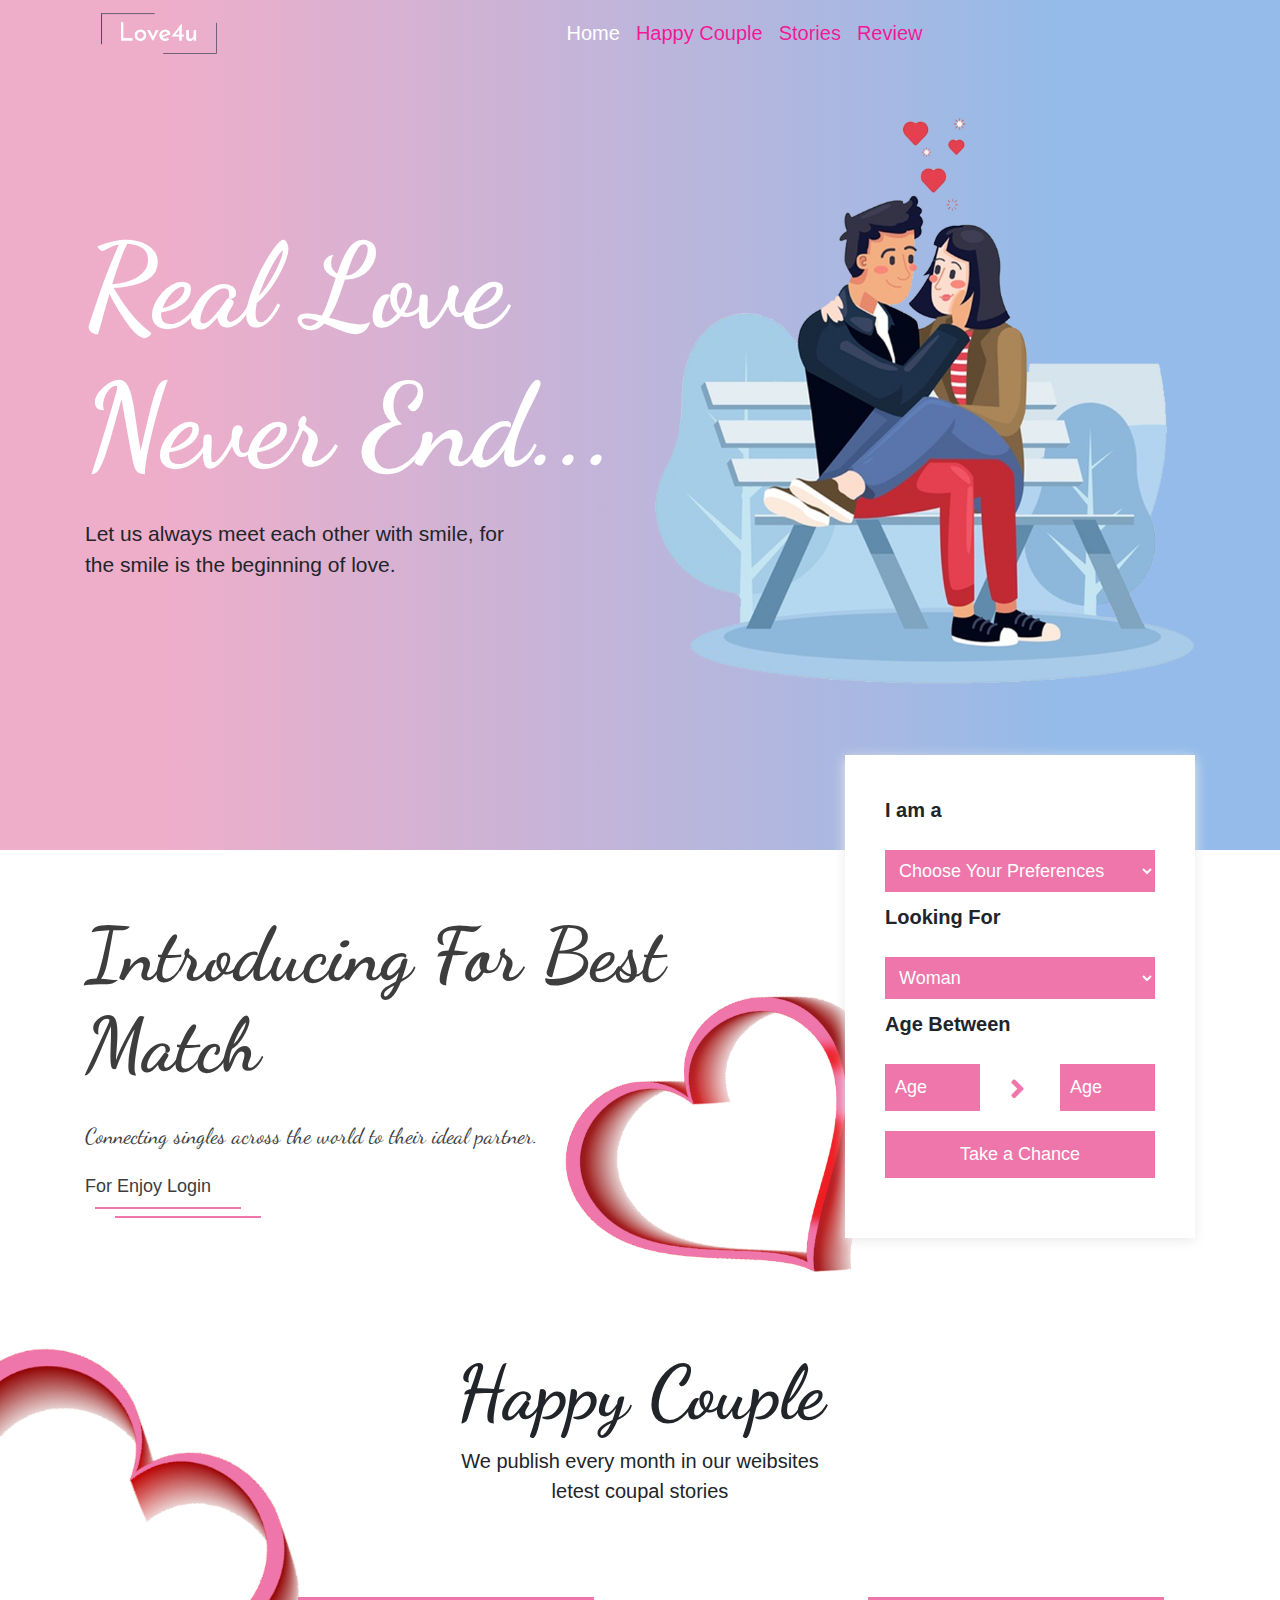
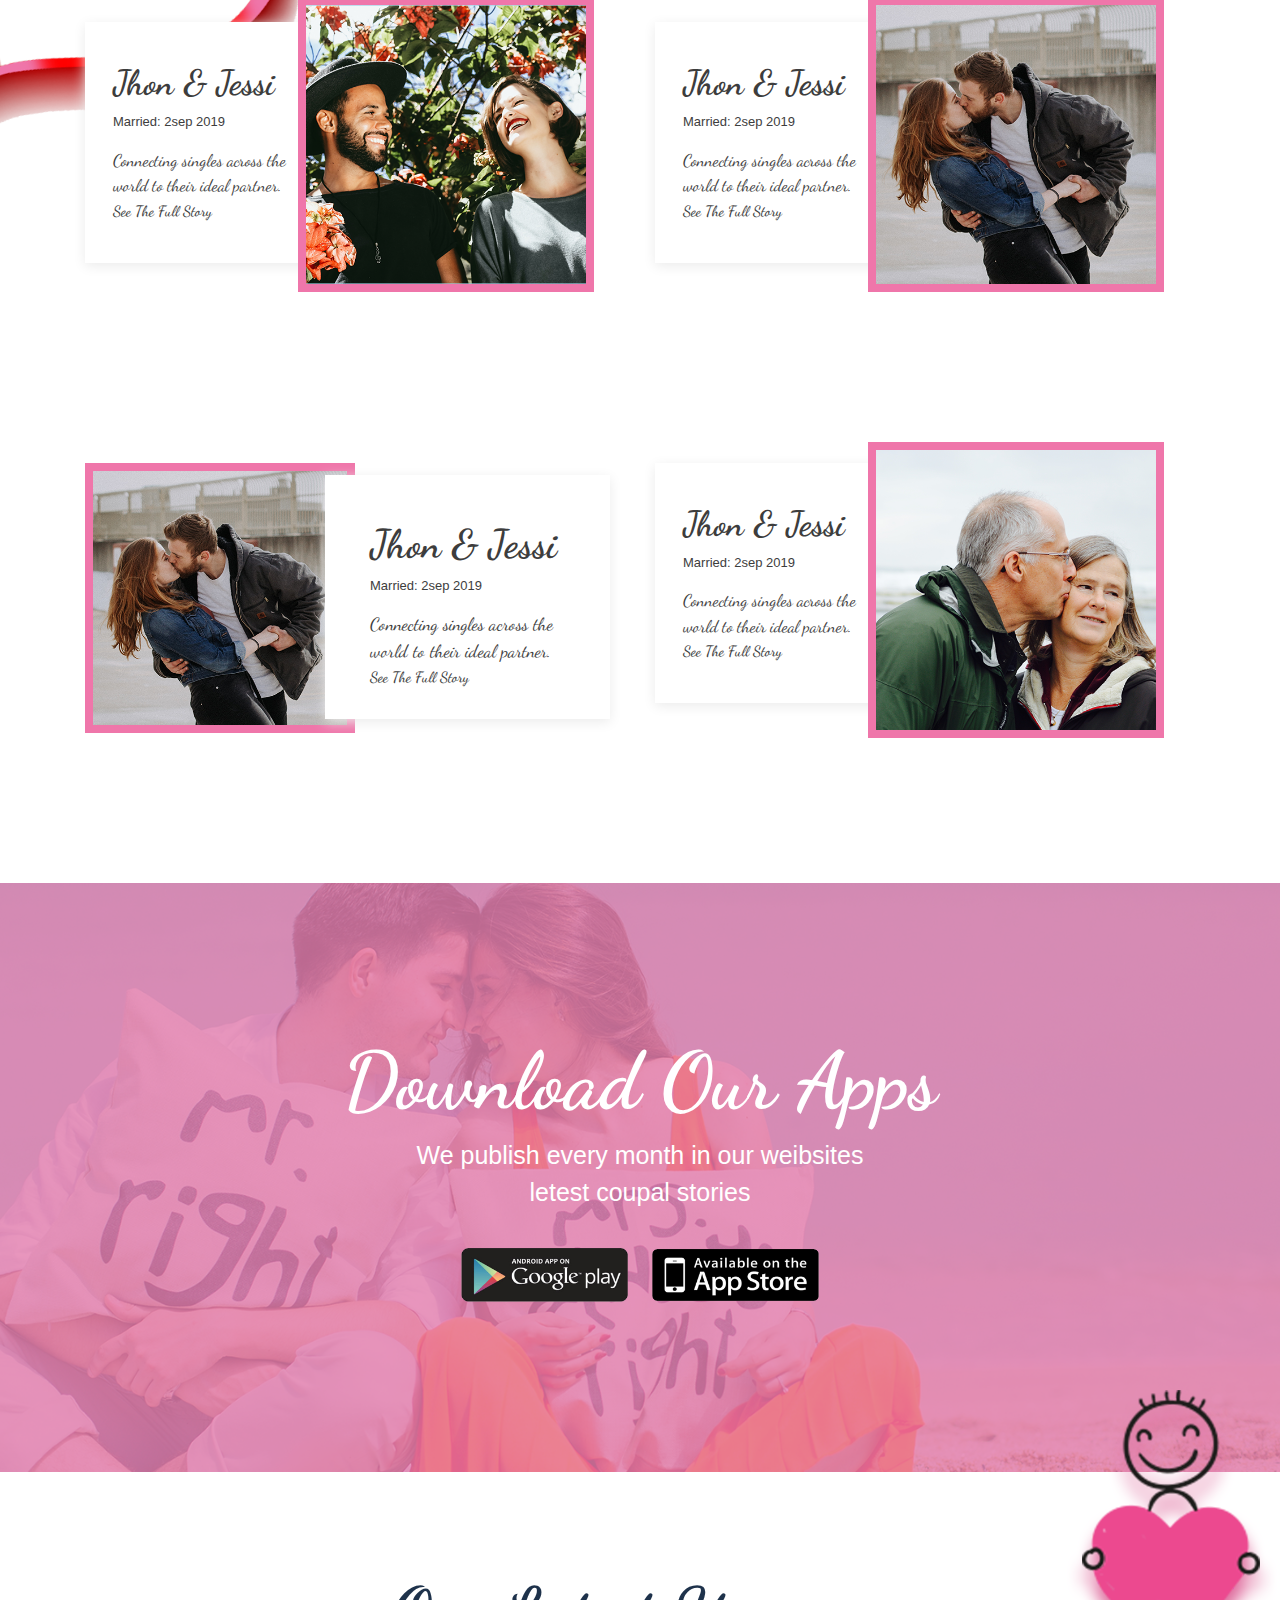
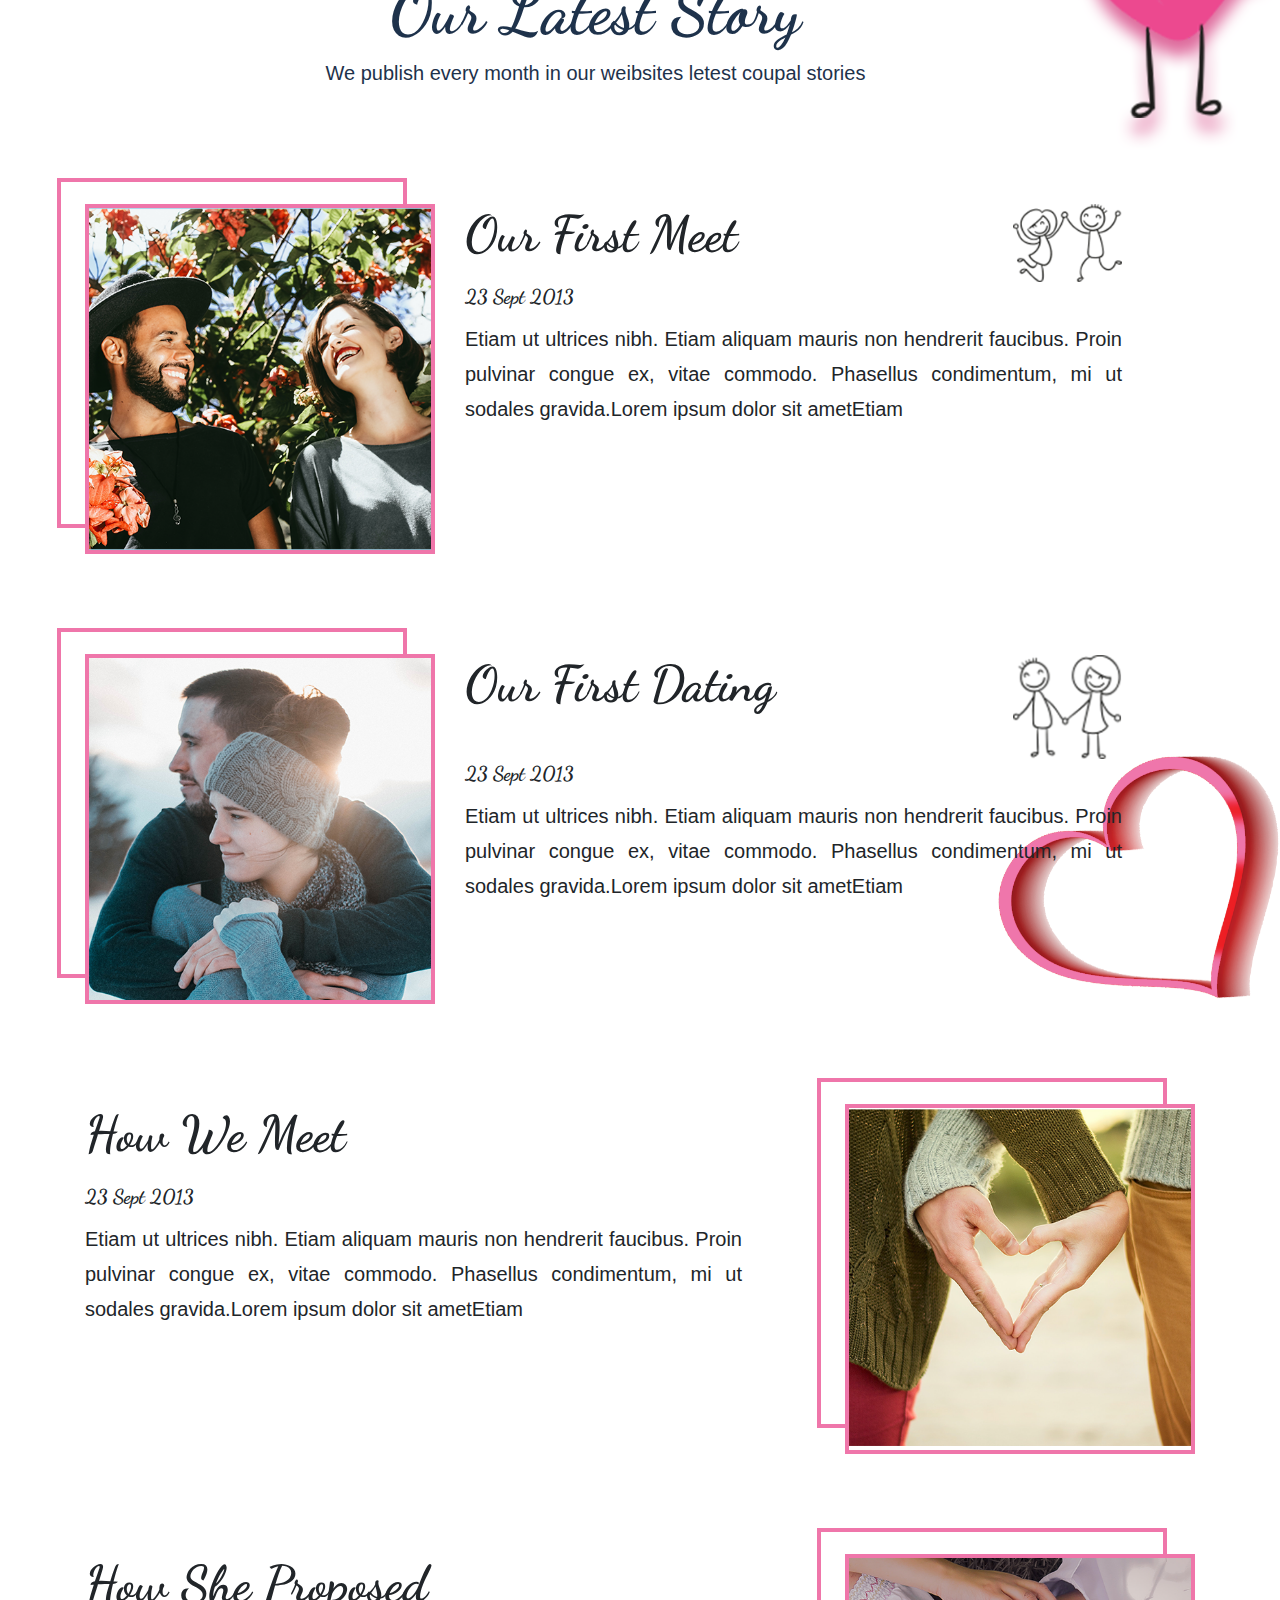
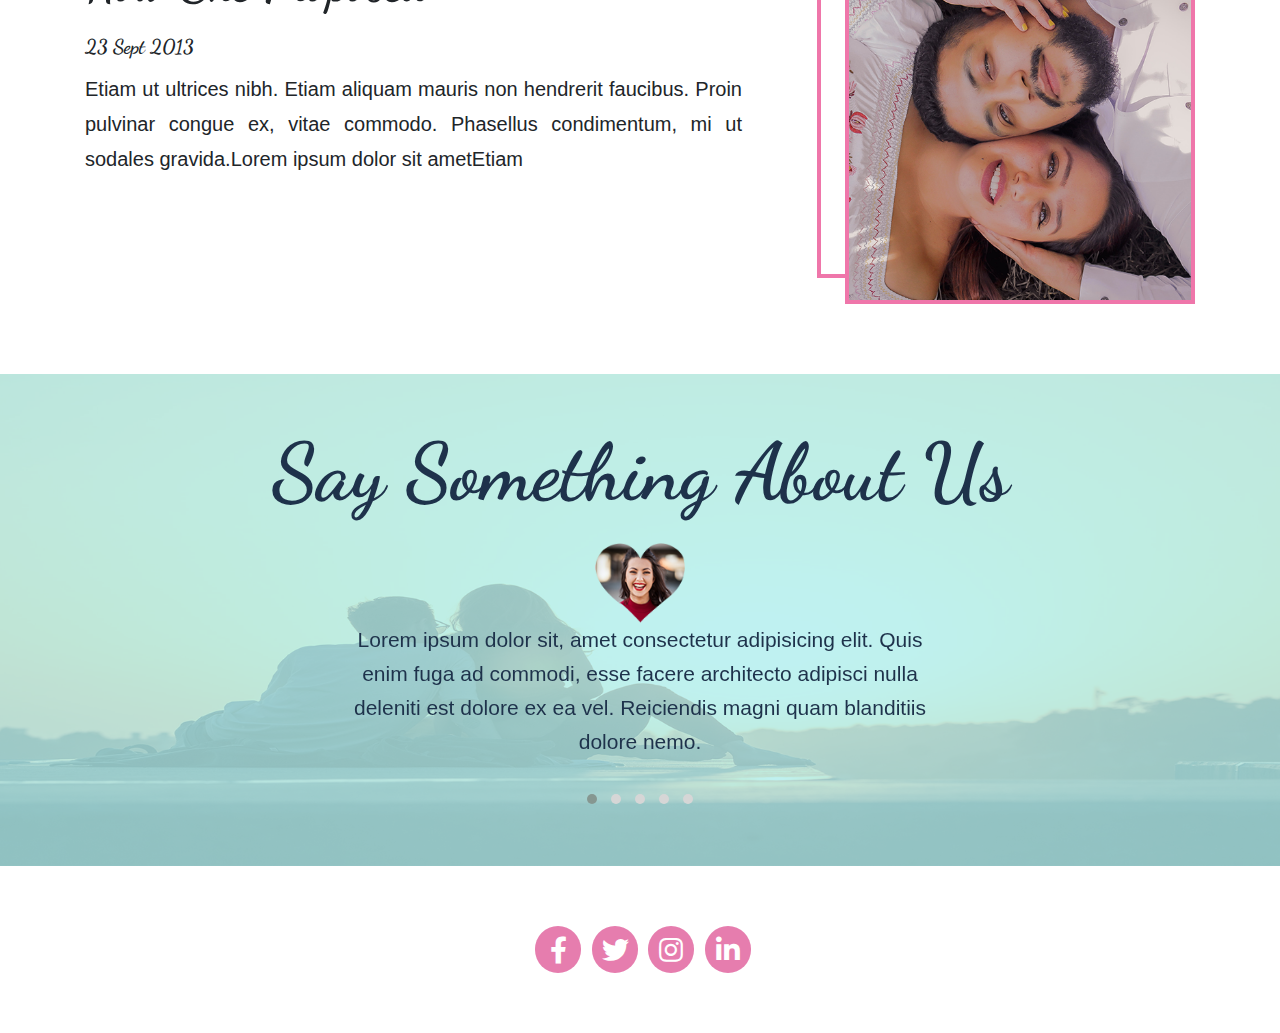
==== index.html @ e5216de8 "html css js files added" ====
<!doctype html>
<html lang="en">
  <head>
    <!-- Required meta tags -->
    <meta charset="utf-8">
    <meta name="viewport" content="width=device-width, initial-scale=1, shrink-to-fit=no">
    <link rel="preconnect" href="https://fonts.gstatic.com">

    <!-- favicon -->
    <link href="img/favicon.png" rel="icon">
    <!-- Bootstrap CSS -->
    <link rel="stylesheet" href="css/bootstrap.min.css">
    <!-- Owl Carousel  -->
    <link rel="stylesheet" href="css/owl.carousel.min.css">
    <link rel="stylesheet" href="css/owl.theme.default.css">
    <!-- fonts -->
    <link rel="stylesheet" href="css/all.css">
    <!-- main CSS -->
    <link rel="stylesheet" href="css/style.css">

    <title>Love4u - Matchmaking & Marraige Service</title>
  </head>
  <body>
      <!--  header -->
      <header class="header">
        <div class="container">
            <div class="nav-bar">
                <nav class="navbar navbar-expand-lg navbar-light">
                    <a class="navbar-brand" href="#"><img src="img/logo.png" alt=""></a>
                    <button class="navbar-toggler" type="button" data-toggle="collapse" data-target="#navbarSupportedContent" aria-controls="navbarSupportedContent" aria-expanded="false" aria-label="Toggle navigation">
                    <span class="navbar-toggler-icon"></span>
                    </button>
                
                    <div class="collapse navbar-collapse" id="navbarSupportedContent">
                    <ul class="navbar-nav mx-auto">
                        <li class="nav-item active">
                        <a class="nav-link" href="#header-text">Home <span class="sr-only">(current)</span></a>
                        </li>
                        <li class="nav-item">
                        <a class="nav-link" href="#couple">Happy Couple</a>
                        </li>
                        <li class="nav-item">
                        <a class="nav-link" href="#stories">Stories</a>
                        </li>
                        <li class="nav-item">
                        <a class="nav-link" href="#reviews">Review</a>
                        </li>
                    </ul>
                    </div>
                </nav>
            </div>
             <!--  header-text -->
            <section class="header-text">
                <div class="row">
                    <div class="col-md-6">
                        <h1>Real Love<br>Never End...</h1>
                            <p>Let us always meet each other with smile, for the smile 
                                is the beginning of love.</p>
                    </div>
                    <div class="col-md-6">
                        <img src="img/header-img.png" class="head-img" alt="">
                    </div>
                </div>
            </section>
        </div>
      </header>
       <!--  below-header -->
      <section class="below-header">
          <div class="container">
            <div class="row">
                <div class="col-md-8">
                    <div class="text-left">
                        <h2>Introducing For Best Match</h2>
                            <p>Connecting singles across the world to their ideal partner.</p>
                                <a  href="#">For Enjoy Login</a>
                                    <hr>
                                        <hr class="hr-two">
                    </div>
                </div>
                <div class="col-md-4">
                    <div class="form-right">
                        <form action="#">
                            <div class="row">
                                <div class="col-md-12">
                                    <label for="">I am a</label>
                                    <select> 
                                        <option>Choose Your Preferences</option>
                                        <option>Man</option>
                                        <option>Woman</option>
                                        <option>Other</option>
                                    </select>
                                </div>
                                <div class="col-md-12">
                                    <label for="">Looking For</label>
                                    <select> 
                                        <option>Woman</option>
                                        <option>Man</option>
                                        <option>Other</option>
                                    </select>
                                </div>
                                <div class="col-md-12">
                                    <label for="">Age Between</label>
                                    <div class="row">
                                        <div class="col-md-5">
                                            <input type="text" placeholder="Age">
                                        </div>
                                        <div class="col-md-2">
                                            <i class="fas fa-angle-right"></i>
                                        </div>
                                        <div class="col-md-5">
                                            <input type="text" placeholder="Age">
                                        </div>
                                    </div>
                                </div>
                                <div class="col-md-12">
                                    <input type="button" class="button" value="Take a Chance">
                                </div>
                            </div> 
                        </form>

                </div>
                <div class="heart-background-below-header">
                    <img src="img/below-header.png" alt="">
                </div>
                </div>
            </div>
          </div>
      </section>
       <!--  couple -->
      <section class="couple" id="couple">
        <div class="heart-background-couple">
            <img src="img/heart.png" alt="">
        </div>
          <div class="container">
              <div class="couple-text">
                  <h4>Happy Couple</h4>
                    <p>We publish every month in our weibsites<br> letest coupal stories</p>
              </div>
              <div class="row">
                  <div class="col-md-6">
                      <div class="couple-box">
                        <div class="couple-box-text">
                          <h4>Jhon & Jessi</h4>
                            <p class="date">Married: 2sep 2019</p>
                                <span>Connecting singles across the world to their ideal partner.</span>
                                    <br>
                                        <a href="#">See The Full Story</a>
                        </div>
                            <div class="couple-img">
                                <img src="img/couple-1.png" alt="">
                            </div>
                      </div>
                  </div>
                  <div class="col-md-6">
                    <div class="couple-box">
                        <div class="couple-box-text">
                          <h4>Jhon & Jessi</h4>
                            <p class="date">Married: 2sep 2019</p>
                                <span>Connecting singles across the world to their ideal partner.</span>
                                    <br>
                                        <a href="#">See The Full Story</a>
                        </div>
                            <div class="couple-img">
                                <img src="img/couple-2.png" alt="">
                            </div>
                      </div>
                  </div>
                  <div class="col-md-6">
                    <div class="couple-box">
                        <div class="couple-img-left">
                            <img src="img/couple-2.png" alt="">
                        </div>
                        <div class="couple-box-text-left">
                          <h4>Jhon & Jessi</h4>
                            <p class="date">Married: 2sep 2019</p>
                                <span>Connecting singles across the world to their ideal partner.</span>
                                    <br>
                                        <a href="#">See The Full Story</a>
                        </div>
                      </div>
                  </div>
                  <div class="col-md-6">
                    <div class="couple-box">
                        <div class="couple-box-text">
                          <h4>Jhon & Jessi</h4>
                            <p class="date">Married: 2sep 2019</p>
                                <span>Connecting singles across the world to their ideal partner.</span>
                                    <br>
                                        <a href="#">See The Full Story</a>
                        </div>
                            <div class="couple-img">
                                <img src="img/couple-3.png" alt="">
                            </div>
                      </div>
                  </div>
              </div>
          </div>
      </section>
      <!-- apps -->
      <section class="apps">
          <div class="container">
              <div class="row">
                  <div class="col-md-12">
                      <div class="apps-text">
                          <h4>Download Our Apps</h4>
                            <p>We publish every month in our weibsites <br>
                            letest coupal stories</p>
                                <a href="#" class="store"><img src="img/playstore.png" alt=""></a>
                                <a href="#" class="store"><img src="img/app-store.png" alt=""></a>
                      </div>
                  </div>
              </div>
          </div>
      </section>
      <!-- Story -->
      <section class="story" id="stories">
            <div class="heart-background-story">
                <img src="img/stand-heart.png" alt="">
            </div>
            <div class="heart-story-background">
                <img src="img/below-header.png" alt="">
            </div>
          <div class="container">
              <div class="row">
                  <div class="col-md-12">
                      <div class="story-text">
                          <h4>Our Latest Story</h4>
                            <p>We publish every month in our weibsites letest coupal stories</p>
                      </div>
                  </div>
              </div>
              <!-- StoryBox (LEFT SIDE) -->
            <div class="story-box">
                <div class="row">
                    <div class="col-md-4">
                        <div class="story-img">
                            <img src="img/couple-1.png" alt="">
                        </div>
                    </div>
                    <div class="col-md-8">
                        <div class="story-box-text">
                            <div class="flex">
                                <h4>Our First Meet</h4>
                                      <img src="img/icon-couple.png" class="icon-couple" alt=""> 
                            </div>
                            <span>23 Sept 2013</span>
                                        <p>Etiam ut ultrices nibh. Etiam aliquam mauris non hendrerit faucibus. Proin pulvinar congue ex, vitae commodo. Phasellus condimentum, mi ut sodales gravida.Lorem ipsum dolor sit ametEtiam </p>
                        </div>
                    </div>
                </div>
            </div>
            <div class="story-box">
                <div class="row">
                    <div class="col-md-4">
                        <div class="story-img">
                            <img src="img/couple-story-2.png" alt="">
                        </div>
                    </div>
                    <div class="col-md-8">
                        <div class="story-box-text">
                            <div class="flex">
                                <h4>Our First Dating</h4>
                                      <img src="img/icon-couple-2.png" class="icon-couple" alt=""> 
                            </div>
                            <span>23 Sept 2013</span>
                                         <p>Etiam ut ultrices nibh. Etiam aliquam mauris non hendrerit faucibus. Proin pulvinar congue ex, vitae commodo. Phasellus condimentum, mi ut sodales gravida.Lorem ipsum dolor sit ametEtiam </p>
                        </div>
                    </div>
                </div>
            </div>
            <!-- StoryBox (RIGHT SIDE) -->
            <div class="story-box">
                <div class="row">
                    <div class="col-md-8">
                            <div class="story-box-text">
                                <h4>How We Meet</h4>
                                    <span>23 Sept 2013</span>
                                        <p>Etiam ut ultrices nibh. Etiam aliquam mauris non hendrerit faucibus. Proin pulvinar congue ex, vitae commodo. Phasellus condimentum, mi ut sodales gravida.Lorem ipsum dolor sit ametEtiam </p>
                            </div>
                    </div>
                    <div class="col-md-4">
                            <div class="story-img">
                                <img src="img/couple-story-3.png" alt="">
                            </div>
                    </div>
                </div>
            </div>
            <div class="story-box">
                <div class="row">
                    <div class="col-md-8">
                        <div class="story-box-text">
                            <h4>How She Proposed</h4>
                                <span>23 Sept 2013</span>
                                    <p>Etiam ut ultrices nibh. Etiam aliquam mauris non hendrerit faucibus. Proin pulvinar congue ex, vitae commodo. Phasellus condimentum, mi ut sodales gravida.Lorem ipsum dolor sit ametEtiam </p>
                        </div>
                    </div>
                    <div class="col-md-4">
                        <div class="story-img">
                            <img src="img/couple-story-4.png" alt="">
                        </div>
                    </div>
                </div>
            </div>
            </div>
      </section>
      <!--  slider -->
      <section class="slider" id="reviews">
        <div class="owl-carousel owl-theme">
            <div class="item">
                <h4>Say Something About Us</h4>
                    <img src="img/slider-image.png"  class="slider-heart-img" alt="">
                        <p>Lorem ipsum dolor sit, amet consectetur adipisicing elit. Quis enim fuga ad commodi, esse facere architecto adipisci nulla deleniti est dolore ex ea vel. Reiciendis magni quam blanditiis dolore nemo.</p>
            </div> 
            <div class="item">
                <h4>Say Something About Us</h4>
                    <img src="img/slide-02.png" class="slider-heart-img" alt="">
                        <p>Etiam ut ultrices nibh. Etiam aliquam mauris non hendrerit faucibus. Proin pulvinar congue ex, vitae commodo. Phasellus condimentum, mi ut sodales gravida.Lorem ipsum dolor sit ametEtiam </p>
            </div>
            <div class="item">
                <h4>Say Something About Us</h4>
                    <img src="img/slider-image.png" class="slider-heart-img" alt="">
                        <p>Lorem ipsum dolor sit, amet consectetur adipisicing elit. Quis enim fuga ad commodi, esse facere architecto adipisci nulla deleniti est dolore ex ea vel. Reiciendis magni quam blanditiis dolore nemo.</p>
            </div>
            <div class="item">
                <h4>Say Something About Us</h4>
                    <img src="img/slide-02.png" class="slider-heart-img" alt="">
                        <p>Etiam ut ultrices nibh. Etiam aliquam mauris non hendrerit faucibus. Proin pulvinar congue ex, vitae commodo. Phasellus condimentum, mi ut sodales gravida.Lorem ipsum dolor sit ametEtiam </p>
            </div>
            <div class="item">
                <h4>Say Something About Us</h4>
                    <img src="img/slider-image.png" class="slider-heart-img" alt="">
                        <p>Lorem ipsum dolor sit, amet consectetur adipisicing elit. Quis enim fuga ad commodi, esse facere architecto adipisci nulla deleniti est dolore ex ea vel. Reiciendis magni quam blanditiis dolore nemo.</p>
            </div>
        </div>
      </section>
      <footer class="footer">
        <div class="container">
            <div class="footer-icons">
                <a href="#"><i class="fab fa-facebook-f"></i></a>
                <a href="#"><i class="fab fa-twitter"></i></a>
                <a href="#"><i class="fab fa-instagram"></i></a>
                <a href="#"><i class="fab fa-linkedin-in"></i></a>
            </div>
        </div>
      </footer>
 

    <!-- boostrap   -->
    <script src="https://code.jquery.com/jquery-3.5.1.slim.min.js"></script>
    <script src="https://cdn.jsdelivr.net/npm/popper.js@1.16.1/dist/umd/popper.min.js"></script>
    <script src="js/bootstrap.min.js"></script>
    <script src="js/bootstrap.bundle.min.js"></script>
    <!-- Owl Carousel  -->
    <script src="js/owl.carousel.min.js"></script>
    <!--  main js -->
    <script src="js/main.js"></script>
  </body>
</html>
---- css/style.css ----
@import url('https://fonts.googleapis.com/css2?family=Dancing+Script:wght@400;700&display=swap');

*{
    margin: 0px;
    padding: 0px;
}
html {
    scroll-behavior: smooth;
  }
a{
    text-decoration: none;
}
.navbar-brand img{
    width: 60%;
}
section {
    padding: 50px 0;
}
.navbar-light .navbar-nav .active>.nav-link, .navbar-light .navbar-nav .nav-link.active, .navbar-light .navbar-nav .nav-link.show, .navbar-light .navbar-nav .show>.nav-link {
    color: #fff
}
.navbar-light .navbar-brand {
    color: rgba(133, 133, 133, 0.9);
    font-size: 22px;
}
.navbar-light .navbar-nav .nav-link {
    font-size: 20px;
    color: #fc028be1;
    font-size: 20px;
    font-family: 'Josefin Sans', sans-serif;
    font-weight: 500;
    transition: 0.7s;
}
.navbar-light .navbar-nav .nav-link:hover {
    color: #fff;
    font-size: 20px;
    font-family: 'Josefin Sans', sans-serif;
    font-weight: 500;
    transition: 0.7s;
}
.header{
    background: linear-gradient(90deg, rgba(238,174,202,1) 0%, rgba(238,174,202,1) 13%, rgba(148,187,233,1) 83%, rgba(148,187,233,1) 100%);
    min-height: 850px;
}
.header-text h1{
    font-family: 'Dancing Script', cursive;
    font-size: 117px;
    font-weight: 700;
   padding-top: 100px;
   color: #fff;
}
.header-text p{
    font-family: 'Josefin Sans', sans-serif;
    font-size: 21px;
    font-weight: 500;
    color: #212529;
    width: 81%;
    margin-top: 20px;
    
}
.head-img{
    width: 100%;
}
.below-header{
    position: relative;
    padding: 60px 0;
}


.text-left h2{
    font-family: 'Dancing Script', cursive;
    font-size: 75px;
    font-weight: 700;
    color: rgb(61, 61, 61);
    margin-bottom: 30px;
}
.text-left p{
    font-family: 'Dancing Script', cursive;
    font-size: 22px;
    font-weight: 400;
    color: rgb(61, 61, 61);
    margin-bottom: 20px;
}
.text-left hr{
    width: 20%;
    border-top: 2px solid #fff;
    border-bottom: 2px solid #EF76AA;
    margin: 5px 10px;
}
.text-left .hr-two{
    margin-left: 30px;
}
.text-left a{
    text-decoration: none;
    color: rgb(61, 61, 61);
    font-family: 'Josefin Sans', sans-serif;
    font-size: 18px;
    font-weight: 500;
    transition: 1s;
}
.text-left a:hover{
    text-decoration: none;
    color: #EF76AA;
    transition: 1s;
}
.form-right form{
    z-index: 2;
    position: relative;
    padding: 40px;
    background: #fff;
    -webkit-box-shadow: 0px 3px 12px 0px #ebebeb;
    box-shadow: 0px 3px 12px 0px #ebebeb;
    margin-top: -155px;
}
.form-right label{
    color: #212529;
    font-family: 'Josefin Sans', sans-serif;
    font-weight: 600;
    font-size: 20px;
    margin-bottom: 25px;
}
.form-right form input{
    width: 100%;
    border: transparent;
    padding: 10px;
    background: #ef76aa;
    color: #fff;
    font-weight: 400;
    font-size: 18px;
    margin-bottom: 20px;
}
.form-right form input:focus{
    outline: none;
}
::placeholder {
    color: #fff;
    opacity: 1; 
    
  }
.form-right form select{
    width: 100%;
    border: transparent;
    padding: 10px;
    margin-bottom: 10px;
    background: #ef76aa;
    color: #fff;
    font-weight: 400;
    font-size: 18px;
    outline: none;
}
.form-right form i{
    font-size: 30px;
    color: #EF76AA;
    margin-top: 10px;
}
.submit{
    margin-top: 20px;
    color: white;
    font-weight: 700;
    font-size: 20px;
}
.couple{
    overflow: hidden;
    position: relative;
}
.heart-background-below-header{
    position: absolute;
    top: 85px;
    right: 265px;
    content: "";
    width: 100%;
    height: 100%;
    z-index: -1;
}
.heart-background-below-header img{
    width: 320px;
}
.heart-background-couple{
    position: absolute;
    top: 50px;
    left: 0;
    content: "";
    width: 100%;
    height: 100%;
}
.heart-background-couple img{
    width: 300px;
}
.couple-box{
    margin: 100px 0;
}
.couple-text h4{
    font-family: 'Dancing Script', cursive;
    font-size: 75px;
    font-weight: 700;
    color: #212529;
    text-align: center;
}
.couple-text p{
    font-family: 'Josefin Sans', sans-serif;
    font-size: 20px;
    font-weight: 400;
    color: #212529;
    text-align: center;
}
.couple-box-text{
    box-shadow: 0px 3px 12px 0px #ebebeb;
    padding: 40px 28px;
    text-align: left;
    width: 48%;
    position: relative;
    background: #fff;
}
.couple-box-text:hover{
    position: absolute;
    content: "";
    background: linear-gradient(to right, rgba(217, 134, 180, 0.9), rgba(217, 134, 180, 0.9)), url(../img/couple-1.png);
    background-position: center;
    background-size: cover;
    background-repeat: no-repeat;
    z-index: 3;
    color: #fff;
    opacity: .9;
}
.couple-box-text:hover h4 {
    color: #fff;
  }
  .couple-box-text:hover span {
    color: #fff;
  }
  .couple-box-text:hover .date{
    color: #fff;
  }
.couple-box-text:hover a {
    color: #fff;
  }
.couple-box-text-left{
    box-shadow: 0px 3px 12px 0px #ebebeb;
    padding: 40px 28px;
    text-align: left;
    width: 48%;
    position: relative;
    background: #fff;
}
.couple-box-text-left:hover{
    position: absolute;
    content: "";
    background: linear-gradient(to right, rgba(217, 134, 180, 0.9), rgba(217, 134, 180, 0.9)), url(../img/couple-1.png);
    background-position: center;
    background-size: cover;
    background-repeat: no-repeat;
    z-index: 3;
    color: #fff;
    opacity: .9;
}
.couple-box-text-left:hover h4 {
    color: #fff;
  }
  .couple-box-text-left:hover span {
    color: #fff;
  }
  .couple-box-text-left:hover .date{
    color: #fff;
  }
  .couple-box-text-left:hover a {
    color: #fff;
  }



.couple-box-text h4{
    font-family: 'Dancing Script', cursive;
    font-size: 35px;
    font-weight: 700;
    color: rgb(61, 61, 61);
}
.couple-box .date{
    font-family: 'Josefin Sans', sans-serif;
    font-size: 13px;
    font-weight: 400;
    color: rgb(61, 61, 61);
}
.couple-box span{
    font-family: 'Dancing Script', cursive;
    font-size: 17px;
    font-weight: 400;
    color: rgb(61, 61, 61);
    margin-bottom: 25px;
}

.couple-img{
    position: absolute;
    content: "";
    top: 17%;
    left: 40%;
    width: 85%;
    height: 89%;
}
.couple-img img{
    width: 61%;
    border: 8px solid #ef76aa;
}
.couple-box-text a{
        text-decoration: none;
        color: rgb(61, 61, 61);
        font-family: 'Dancing Script', cursive;
        font-size: 15px;
        font-weight: 500;
        transition: 1s;
}
.couple-box-text-left a{
    text-decoration: none;
    color: rgb(61, 61, 61);
    font-family: 'Dancing Script', cursive;
    font-size: 15px;
    font-weight: 500;
    transition: 1s;
}
.couple-box-text-left a:hover{
    text-decoration: none;
    color: #EF76AA;
    transition: 1s;
}
.couple-box-text a:hover{
    text-decoration: none;
    color: #EF76AA;
    transition: 1s;
}
.couple-img-left img{
    width: 50%;
    border: 8px solid #ef76aa;
    position: relative;
}
.couple-box-text-left{
    box-shadow: 0px 3px 12px 0px #ebebeb;
    padding: 45px;
    /* margin: 100px 0; */
    position: absolute;
    content: "";
    top: 112px;
    left: 255px;
    width: 50%;
    height: 52%;
    background: #fff;
}
.couple-box-text-left h4{
    font-family: 'Dancing Script', cursive;
    font-size: 40px;
    font-weight: 700;
    color: rgb(61, 61, 61);
}
.couple-box-text-left span{
    font-size: 18px;
    font-weight: 400;
    color: rgb(61, 61, 61);
}
.apps{
    min-height: 380px;
    background: url('../img/apps-background.png');
    background-position: center;
    background-repeat: no-repeat;
    background-size: cover;
    position: relative;
}
.apps:before{
    position: absolute;
    background: #e67dae;
    content: "";
    top: 0;
    left: 0;
    height: 100%;
    width: 100%;
    opacity: .8;
}

.apps-text{
    text-align: center;
    padding: 100px 0px;
}
.apps-text h4{
    font-family: 'Dancing Script', cursive;
    font-size: 80px;
    font-weight: 700;
    color: #fff;
}
.apps-text p{
    font-family: 'Josefin Sans', sans-serif;
    font-size: 25px;
    font-weight: 400;
    color: #fff;
    text-align: center;
}
.story{
    background: url('../img/story-background.png');
    background-position: center;
    background-repeat: no-repeat;
    background-size: cover;
    padding-bottom: 70px;
    position: relative;
}
.store img{
    padding: 20px 0;
    width: 15%;
    margin: 0px 10px;
}
.story-text{
    color: #1e324b;
    padding-top: 50px;
    padding-left: 40px;
    text-align: center;
}
.story-text h4{
    font-family: 'Dancing Script', cursive;
    font-size: 65px;
    font-weight: 700;
}
.story-text p{
    font-family: 'Josefin Sans', sans-serif;
    font-size: 20px;
    font-weight: 400;
}
.story-box-text h4{
    font-family: 'Dancing Script', cursive;
    font-size: 50px;
    font-weight: 700;
    text-align: left;
    padding-bottom: 10px;
    width: 75%;
}
.story-box-text span{
    font-family: 'Dancing Script', cursive;
    font-size: 20px;
    font-weight: 700;
    padding-bottom: 10px;
    text-align: left;
}
.story-box-text p{
    font-family: 'Josefin Sans', sans-serif;
    font-size: 20px;
    font-weight: 400;
    text-align: justify;
    width: 90%;
    padding-top: 10px;
    line-height: 35px;
}
.story-box {
    margin-top: 100px;
}
.story-img{
    position: relative;
}
.flex{
    display: flex;
}
.heart-background-story{
    float: right;
    margin-top: -134px;
    z-index: 8888888;
    position: relative;
}
.heart-story-background{
       /* overflow: hidden; */
       position: absolute;
       content: "";
       top: 42%;
       left: 78%;
       width: 20%;
       height: 50%;
}
.heart-story-background img{
    width: 110%;
}
.story-img::before{
    position: absolute;
    content: "";
    top: -26px;
    left: -8%;
    width: 100%;
    height: 100%;
    z-index: -1;
    border: 4px solid #ef76aa;
}
.story-img img{
    width: 100%;
    border: 4px solid #ef76aa;
}
.icon-couple{
    width: 15%;
}
.slider{
    background: url('../img/slider-background.png');
    background-position: center;
    background-size: cover;
    background-repeat: no-repeat;
    position: relative;
}
.slider::before{
    background: paleturquoise;
    position: absolute;
    content: "";
    top: 0;
    left: 0;
    width: 100%;
    height: 100%;
    opacity: .8;
}
.owl-carousel .owl-item img {
    width: 7%;
    text-align: center;
    margin: 0 auto;
}
.item{
    text-align: center;
}
.item h4{
    font-family: 'Dancing Script', cursive;
    font-size: 80px;
    font-weight: 700;
    color: #1e324b;
    padding-bottom: 15px;
}
.item p{
    font-family: 'Josefin Sans', sans-serif;
    font-size: 21px;
    font-weight: 400;
    margin: 0 auto;
    width: 47%;
    line-height: 34px;
    color: #1e324b;
    padding-bottom: 20px;
}
.footer{
    padding: 60px 0;
}
.footer-icons {
    text-align: center;
}
.footer-icons i{
    font-size: 27px;
    background: #e67dae;
    color: #fff;
    margin-left: 6px;
    padding: 10px;
    border-radius: 30px;
    width: 46px;
    transition: .5s;
}
footer .footer-icons i:hover  {
    background: #223244;
    transform: rotate(360deg);
  }
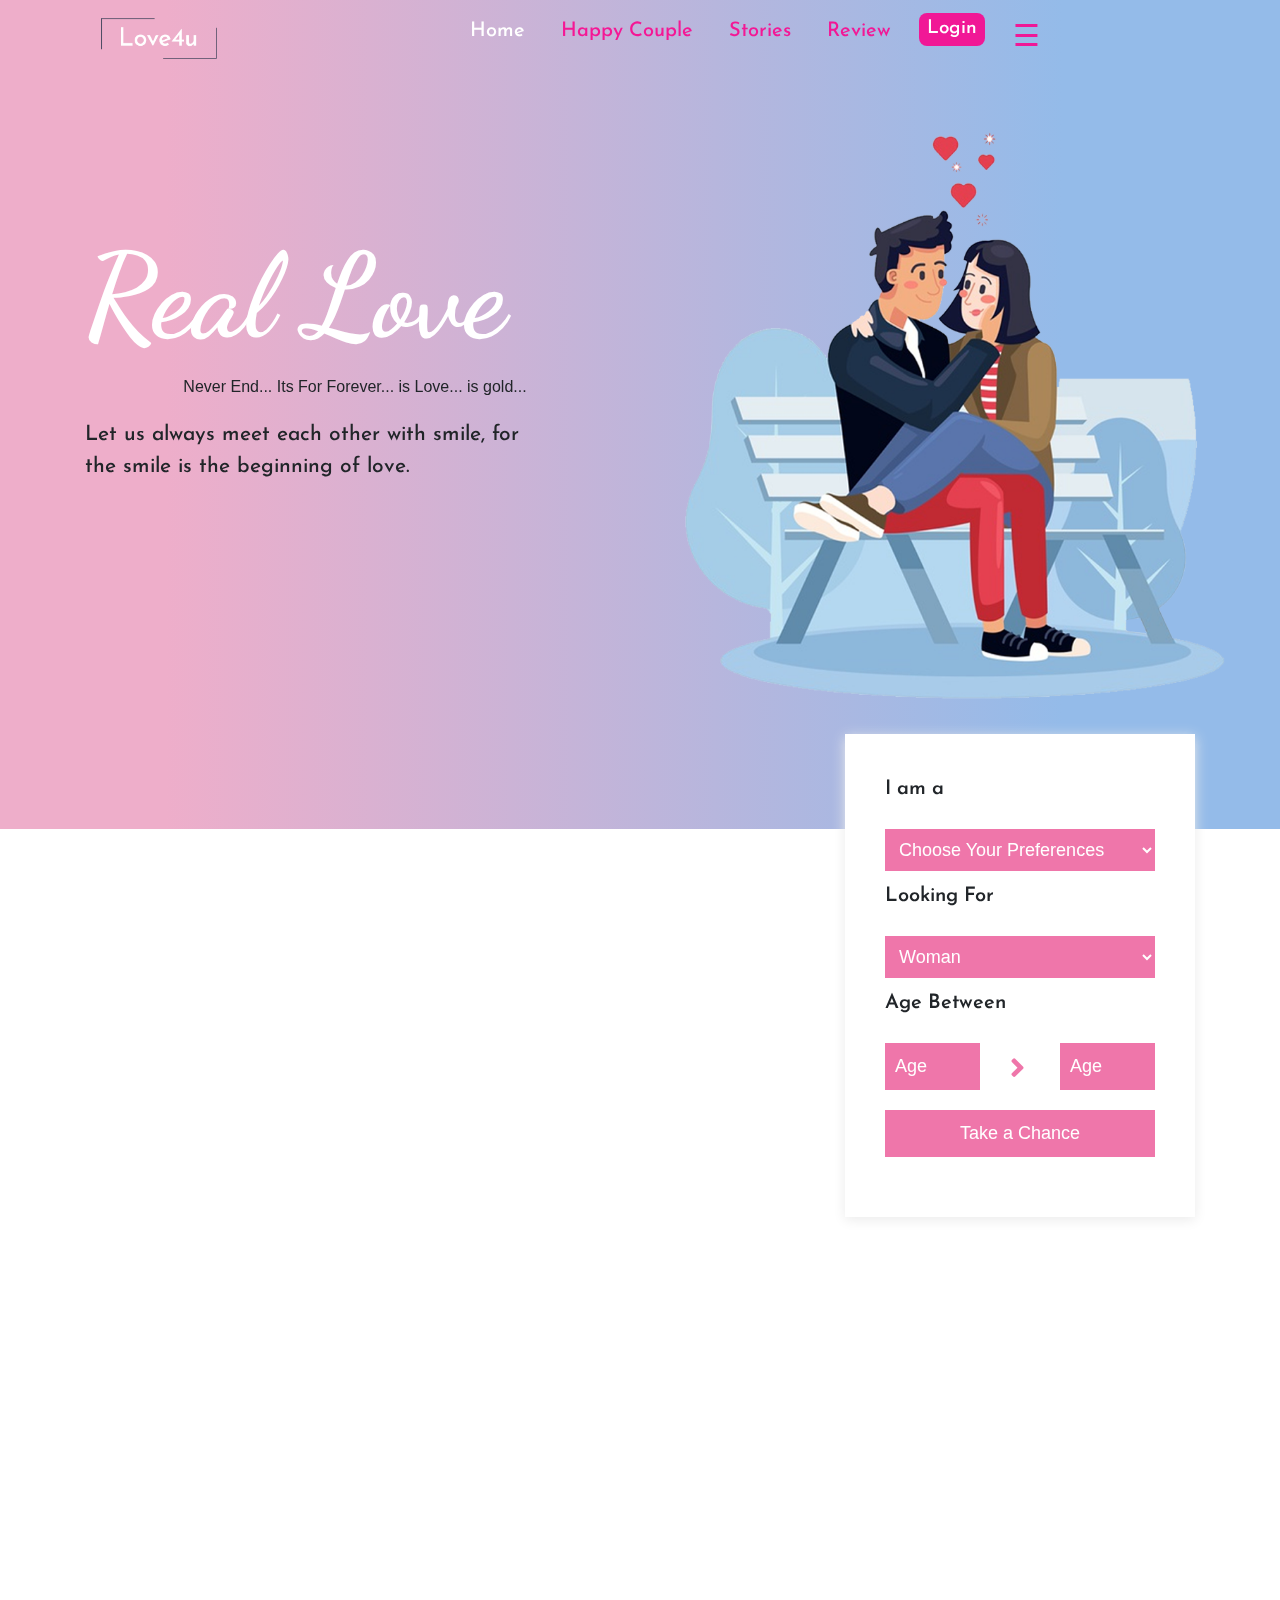
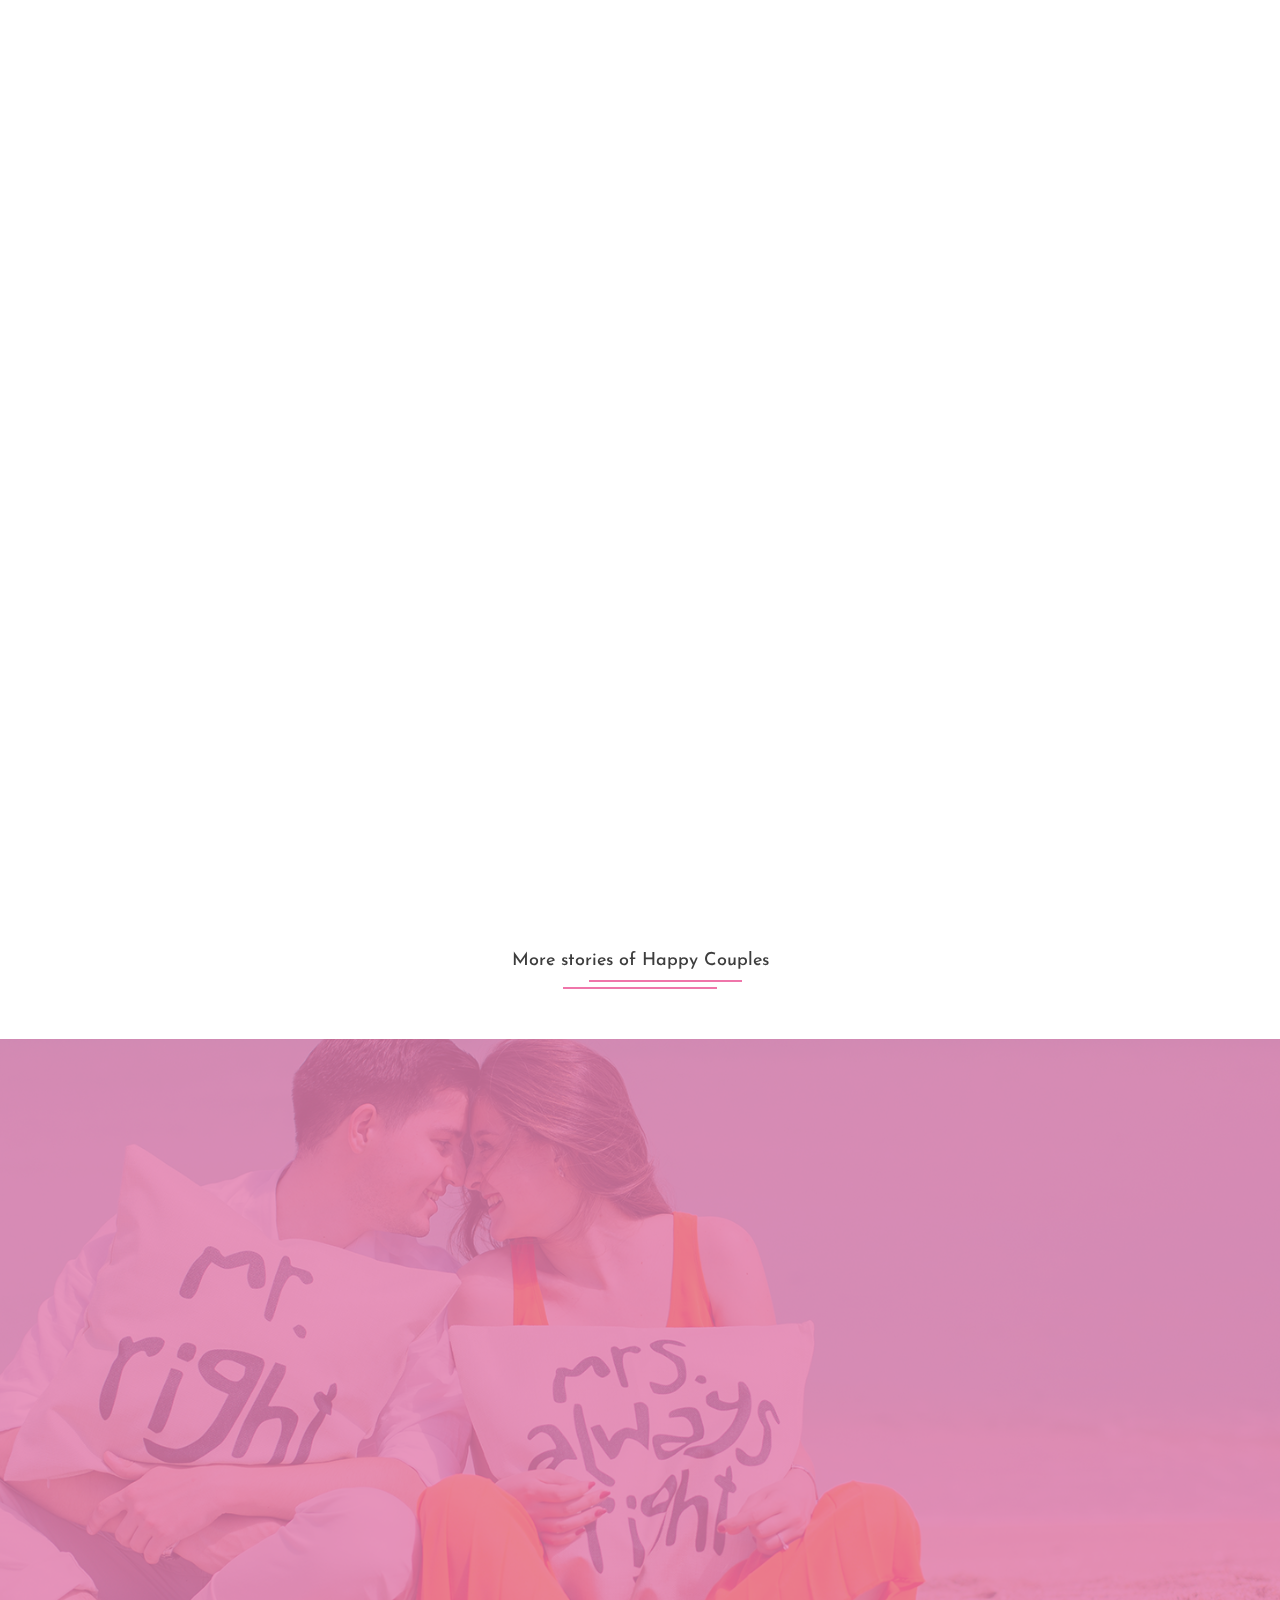
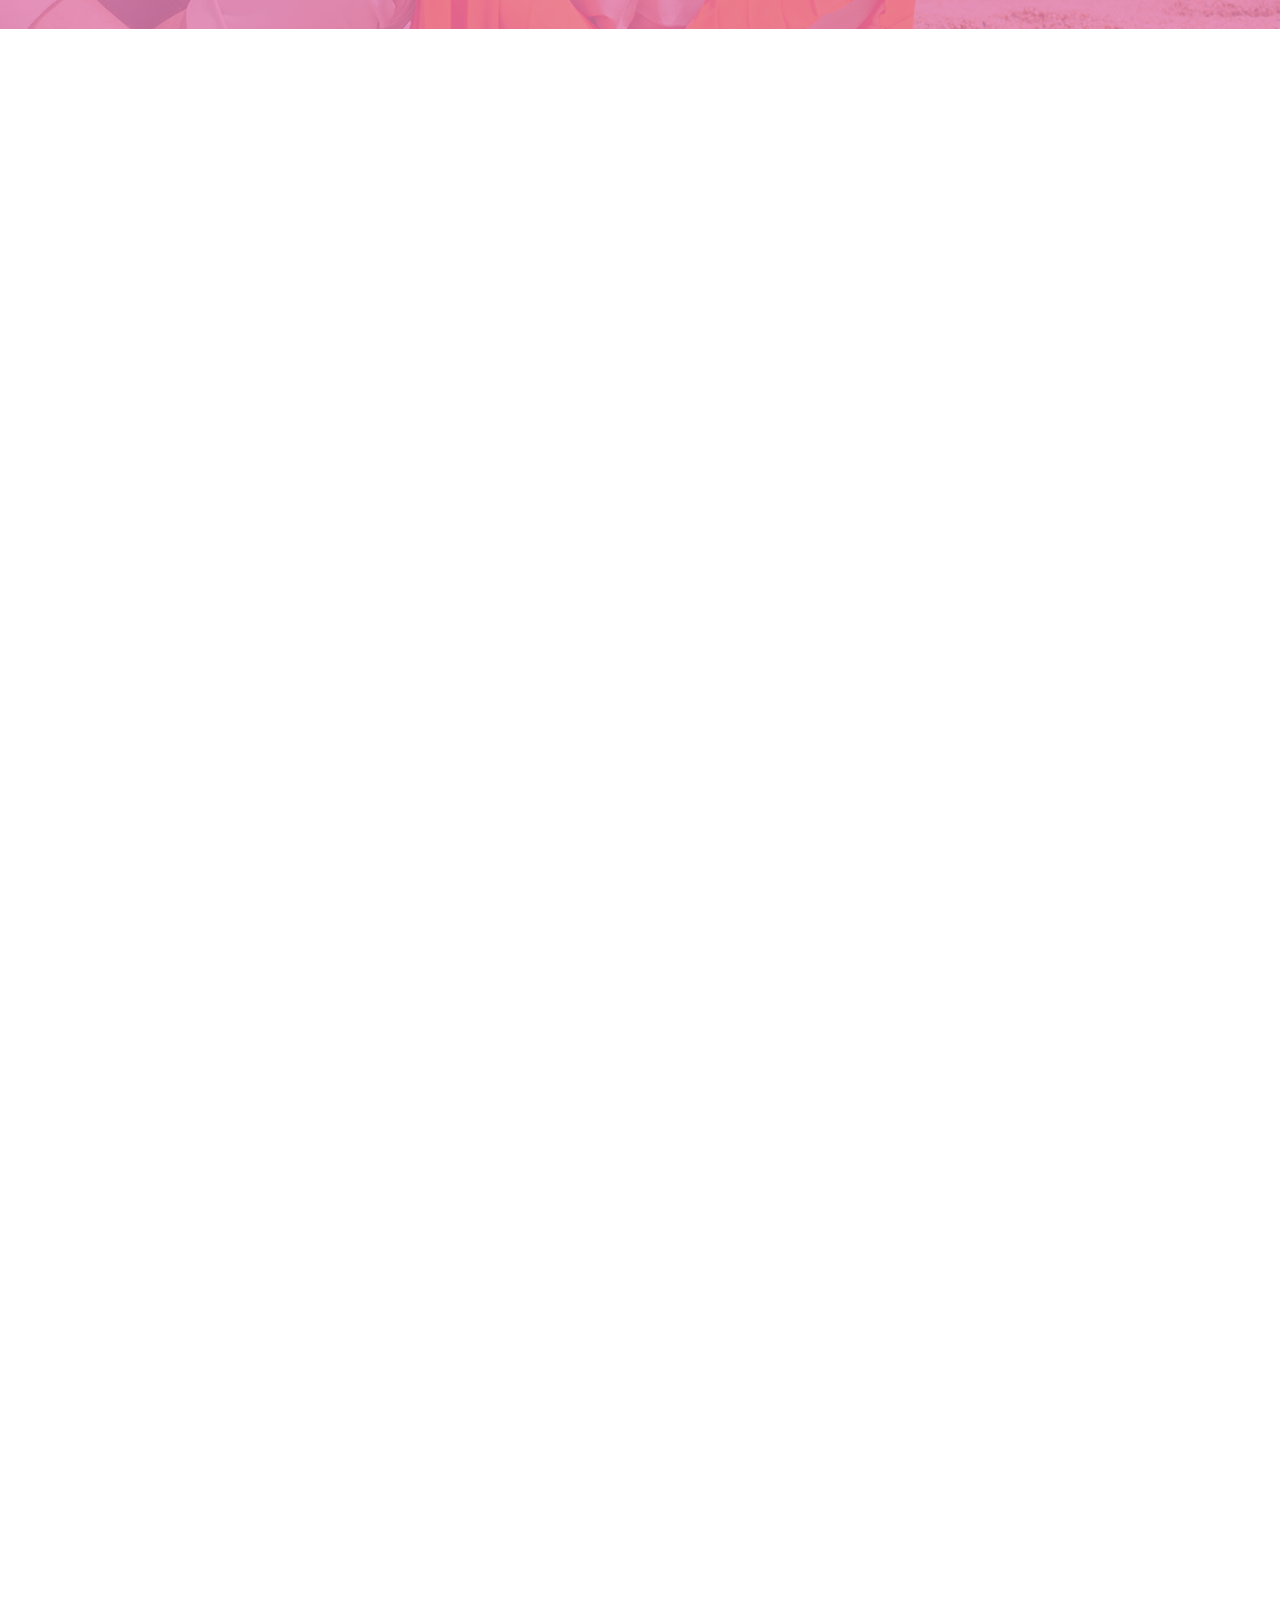
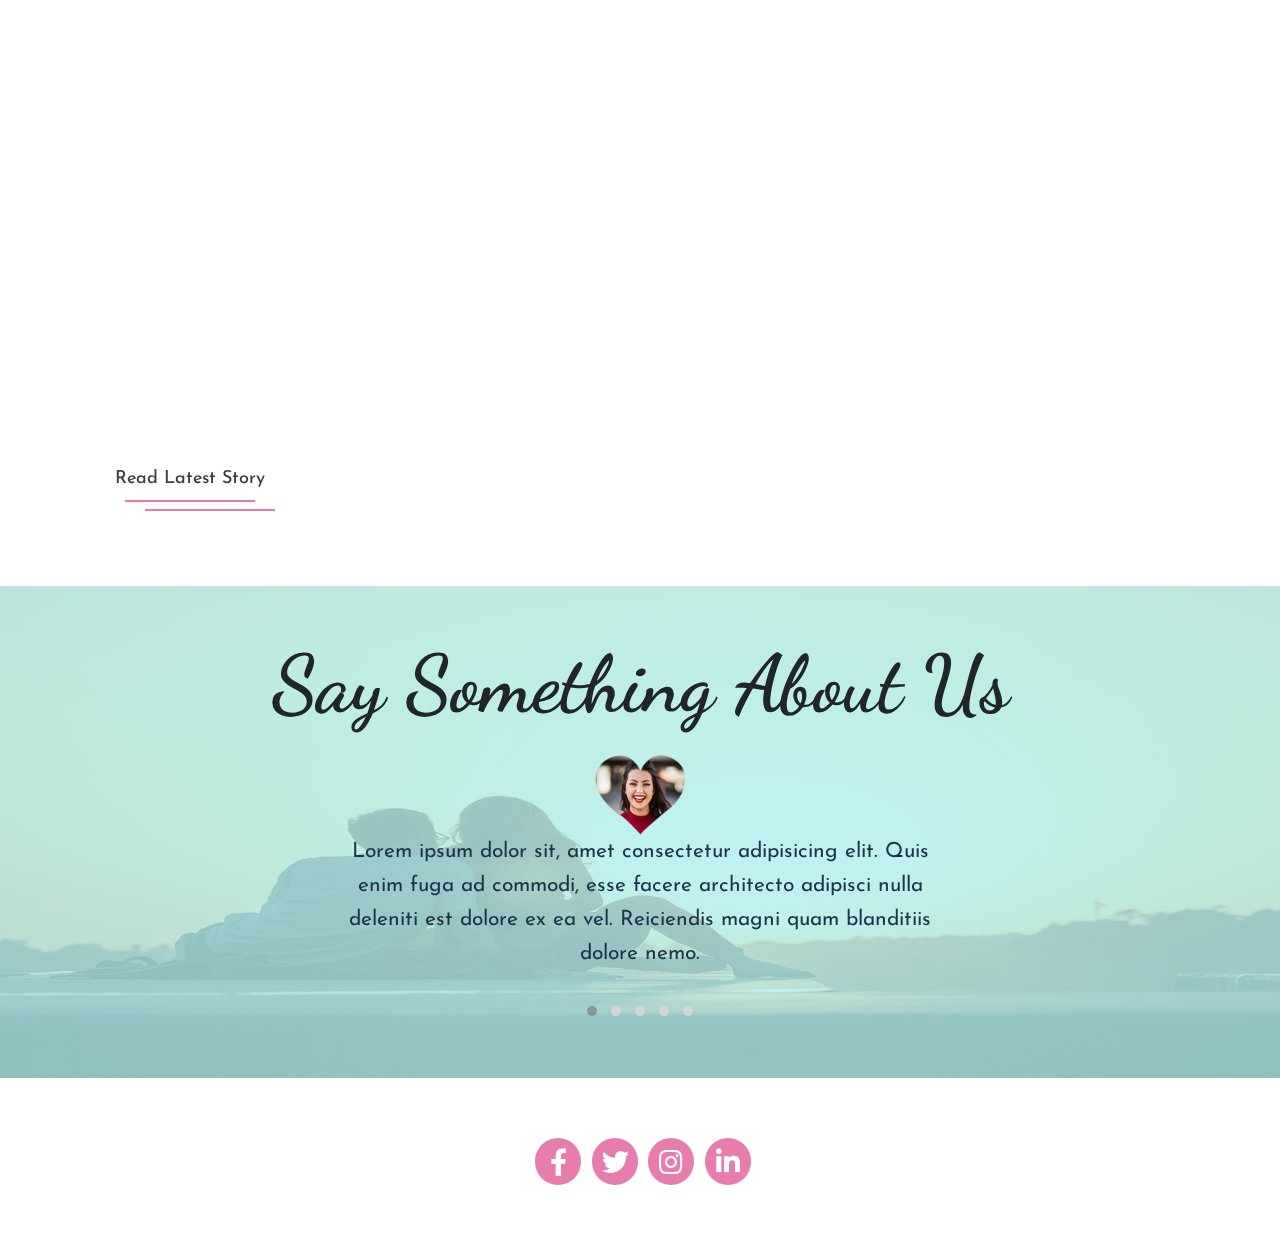
==== commit 72410d25: "v2_Website" ====
--- a/index.html
+++ b/index.html
@@ -15,16 +15,22 @@
     <link rel="stylesheet" href="css/owl.theme.default.css">
     <!-- fonts -->
     <link rel="stylesheet" href="css/all.css">
+    <link rel="stylesheet" href="css/animate.css">
+     <link rel="stylesheet" href="http://ecologytheme.com/theme/appox/css/jquery.mb.YTPlayer.min.css">  
     <!-- main CSS -->
     <link rel="stylesheet" href="css/style.css">
+    <!-- animation  -->
+    <link rel="stylesheet" href="https://unpkg.com/aos@next/dist/aos.css" />
+    <!-- responsive CSS -->
+    <link rel="stylesheet" href="css/responsive.css">
 
     <title>Love4u - Matchmaking & Marraige Service</title>
   </head>
   <body>
       <!--  header -->
       <header class="header">
-        <div class="container">
             <div class="nav-bar">
+                <div class="container">
                 <nav class="navbar navbar-expand-lg navbar-light">
                     <a class="navbar-brand" href="#"><img src="img/logo.png" alt=""></a>
                     <button class="navbar-toggler" type="button" data-toggle="collapse" data-target="#navbarSupportedContent" aria-controls="navbarSupportedContent" aria-expanded="false" aria-label="Toggle navigation">
@@ -44,164 +50,276 @@
                         </li>
                         <li class="nav-item">
                         <a class="nav-link" href="#reviews">Review</a>
-                        </li>
+                        </li> 
+
+                        <li class="nav-item btn-login">
+                            <a class="nav-link btn-login" data-toggle="modal" data-target="#exampleModal">Login</a>
+                          </li>
+                        <li class="nav-item">
+                        <a class="nav-link" ><span style="font-size:30px;cursor:pointer" onclick="openNav()">&#9776; </span></a>
+                        </li> 
+                        
+<div id="mySidenav" class="sidenav">
+  <a href="javascript:void(0)" class="closebtn" onclick="closeNav()">&times;</a>
+  <a href="#">About</a>
+  <a href="#">Services</a>
+  <a href="#">Clients</a>
+  <a href="#">Contact</a>
+</div>
                     </ul>
-                    </div>
                 </nav>
             </div>
-             <!--  header-text -->
-            <section class="header-text">
-                <div class="row">
-                    <div class="col-md-6">
-                        <h1>Real Love<br>Never End...</h1>
+            </div>
+
+             <!-- Modal -->
+                <div class="modal fade" id="exampleModal" tabindex="-1" aria-labelledby="exampleModalLabel" aria-hidden="true">
+                    <div class="modal-dialog">
+                    <div class="modal-content">
+                        <div class="modal-header">
+                        <h5 class="modal-title" id="exampleModalLabel">Please enter your information</h5>
+                        <button type="button" class="close" data-dismiss="modal" aria-label="Close">
+                            <span aria-hidden="true">&times;</span>
+                        </button>
+                        </div>
+                        <div class="modal-body">
+                        <form>
+                            <div class="form-group">
+                                <label for="exampleInputEmail1">User Name</label>
+                                <input type="email" class="form-control" id="exampleInputEmail1" aria-describedby="emailHelp">
+                                    <small id="emailHelp" class="form-text text-muted">We'll never share your email with anyone else.</small>
+                            </div>
+                            <div class="form-group">
+                                <label for="exampleInputPassword1">Password</label>
+                                <input type="password" class="form-control" id="exampleInputPassword1">
+                            </div>
+                            <button type="submit" class="btn btn-primary-submit">Login</button>
+                        </form>
+                        </div>
+                        
+                    </div>
+                    </div>
+                </div>
+
+                <div class="container">
+                    <!--  header-text -->
+                  <section class="header-text">
+                    <div class="row">
+                        <div class="col-md-6">
+                            <h1>Real Love<br></h1>
+                                <!-- typing strings-->
+                                <div class="type">
+                                  <div id="typed-strings">
+                                    <span>Never End...</span>
+                                    <span>Its For Forever...</span>
+                                    <span>is Love...</span>
+                                    <span>is gold...</span>
+                                  </div>
+                                  <span id="typed"></span>  
+                                </div>
+
                             <p>Let us always meet each other with smile, for the smile 
-                                is the beginning of love.</p>
-                    </div>
-                    <div class="col-md-6">
-                        <img src="img/header-img.png" class="head-img" alt="">
-                    </div>
-                </div>
-            </section>
-        </div>
+                                        is the beginning of love.</p>
+                            </div>
+                            <div class="col-md-6">
+                                <img src="img/header-img.png" class="head-img floating" alt="">
+                            </div>
+                        </div>
+                    </section>
+              </div>
+            </div>
       </header>
        <!--  below-header -->
-      <section class="below-header">
-          <div class="container">
-            <div class="row">
-                <div class="col-md-8">
-                    <div class="text-left">
-                        <h2>Introducing For Best Match</h2>
-                            <p>Connecting singles across the world to their ideal partner.</p>
-                                <a  href="#">For Enjoy Login</a>
-                                    <hr>
-                                        <hr class="hr-two">
-                    </div>
-                </div>
-                <div class="col-md-4">
-                    <div class="form-right">
-                        <form action="#">
-                            <div class="row">
-                                <div class="col-md-12">
-                                    <label for="">I am a</label>
-                                    <select> 
-                                        <option>Choose Your Preferences</option>
-                                        <option>Man</option>
-                                        <option>Woman</option>
-                                        <option>Other</option>
-                                    </select>
-                                </div>
-                                <div class="col-md-12">
-                                    <label for="">Looking For</label>
-                                    <select> 
-                                        <option>Woman</option>
-                                        <option>Man</option>
-                                        <option>Other</option>
-                                    </select>
-                                </div>
-                                <div class="col-md-12">
-                                    <label for="">Age Between</label>
-                                    <div class="row">
-                                        <div class="col-md-5">
-                                            <input type="text" placeholder="Age">
-                                        </div>
-                                        <div class="col-md-2">
-                                            <i class="fas fa-angle-right"></i>
-                                        </div>
-                                        <div class="col-md-5">
-                                            <input type="text" placeholder="Age">
-                                        </div>
-                                    </div>
-                                </div>
-                                <div class="col-md-12">
-                                    <input type="button" class="button" value="Take a Chance">
-                                </div>
-                            </div> 
-                        </form>
-
-                </div>
-                <div class="heart-background-below-header">
-                    <img src="img/below-header.png" alt="">
-                </div>
-                </div>
-            </div>
-          </div>
-      </section>
+       <div class="video" data-property="{videoURL:'https://www.youtube.com/watch?v=8vOhePYSpWU'}">
+        <section class="below-header">
+            <div class="container">
+              <div class="row">
+                  <div class="col-md-8">
+                      <div class="text-left" data-aos="fade-up" 
+                      data-aos-easing="ease-in-out">
+                          <h2>Introducing For Best Match</h2>
+                              <p>Connecting singles across the world to their ideal partner.</p>
+                                  <a  href="#">For Enjoy Login</a>
+                                      <hr>
+                                          <hr class="hr-two">
+                      </div>
+                  </div>
+                  <div class="col-md-4">
+                      <div class="form-right">
+                          <form action="#">
+                              <div class="row">
+                                  <div class="col-md-12">
+                                      <label for="">I am a</label>
+                                      <select> 
+                                          <option>Choose Your Preferences</option>
+                                          <option>Man</option>
+                                          <option>Woman</option>
+                                          <option>Other</option>
+                                      </select>
+                                  </div>
+                                  <div class="col-md-12">
+                                      <label for="">Looking For</label>
+                                      <select> 
+                                          <option>Woman</option>
+                                          <option>Man</option>
+                                          <option>Other</option>
+                                      </select>
+                                  </div>
+                                  <div class="col-md-12">
+                                      <label for="">Age Between</label>
+                                      <div class="row">
+                                          <div class="col-md-5">
+                                              <input type="text" placeholder="Age">
+                                          </div>
+                                          <div class="col-md-2">
+                                              <i class="fas fa-angle-right"></i>
+                                          </div>
+                                          <div class="col-md-5">
+                                              <input type="text" placeholder="Age">
+                                          </div>
+                                      </div>
+                                  </div>
+                                  <div class="col-md-12">
+                                      <input type="button" class="button" value="Take a Chance">
+                                  </div>
+                              </div> 
+                          </form>
+
+                  </div>
+                  <div class="heart-background-below-header" data-aos="fade-up" 
+                  data-aos-easing="ease-in-out">
+                      <img src="img/below-header.png" alt="">
+                  </div>
+                  </div>
+              </div>
+            </div>
+        </section>
+      </div>
        <!--  couple -->
       <section class="couple" id="couple">
-        <div class="heart-background-couple">
+        <div class="heart-background-couple" data-aos="fade-up" 
+        data-aos-easing="ease-in-out">
             <img src="img/heart.png" alt="">
         </div>
           <div class="container">
-              <div class="couple-text">
+              <div class="couple-text"  data-aos="fade-up" 
+              data-aos-easing="ease-in-out">
                   <h4>Happy Couple</h4>
                     <p>We publish every month in our weibsites<br> letest coupal stories</p>
               </div>
               <div class="row">
                   <div class="col-md-6">
-                      <div class="couple-box">
-                        <div class="couple-box-text">
-                          <h4>Jhon & Jessi</h4>
-                            <p class="date">Married: 2sep 2019</p>
-                                <span>Connecting singles across the world to their ideal partner.</span>
-                                    <br>
-                                        <a href="#">See The Full Story</a>
-                        </div>
-                            <div class="couple-img">
-                                <img src="img/couple-1.png" alt="">
-                            </div>
+                      <!-- Box -->
+                      <div class="couple-box" data-aos="fade-up" 
+                      data-aos-easing="ease-in-out">
+                        <div class="row">
+                            <div class="col-md-7">
+                                 <!-- box-info -->
+                                <div class="couple-box-text">
+                                    <h4>Jhon & Jessi</h4>
+                                      <p class="date">Married: 2sep 2019</p>
+                                          <span>Connecting singles across the world to their ideal partner.</span>
+                                              <br>
+                                                  <a href="#">See The Full Story</a>
+                                  </div>
+                            </div>
+                            <div class="col-md-5">
+                                <!-- box-img -->
+                                <div class="couple-img wow bounceInDown ">
+                                    <img src="img/couple-1.png" alt="">
+                                </div>
+                            </div>
+                        </div>
                       </div>
-                  </div>
-                  <div class="col-md-6">
-                    <div class="couple-box">
-                        <div class="couple-box-text">
-                          <h4>Jhon & Jessi</h4>
-                            <p class="date">Married: 2sep 2019</p>
-                                <span>Connecting singles across the world to their ideal partner.</span>
-                                    <br>
-                                        <a href="#">See The Full Story</a>
-                        </div>
-                            <div class="couple-img">
-                                <img src="img/couple-2.png" alt="">
-                            </div>
-                      </div>
-                  </div>
-                  <div class="col-md-6">
-                    <div class="couple-box">
-                        <div class="couple-img-left">
-                            <img src="img/couple-2.png" alt="">
-                        </div>
-                        <div class="couple-box-text-left">
-                          <h4>Jhon & Jessi</h4>
-                            <p class="date">Married: 2sep 2019</p>
-                                <span>Connecting singles across the world to their ideal partner.</span>
-                                    <br>
-                                        <a href="#">See The Full Story</a>
-                        </div>
-                      </div>
-                  </div>
-                  <div class="col-md-6">
-                    <div class="couple-box">
-                        <div class="couple-box-text">
-                          <h4>Jhon & Jessi</h4>
-                            <p class="date">Married: 2sep 2019</p>
-                                <span>Connecting singles across the world to their ideal partner.</span>
-                                    <br>
-                                        <a href="#">See The Full Story</a>
-                        </div>
-                            <div class="couple-img">
-                                <img src="img/couple-3.png" alt="">
-                            </div>
-                      </div>
-                  </div>
+                    </div>
+                    <div class="col-md-6">
+                        <!-- Box -->
+                        <div class="couple-box" data-aos="fade-up" 
+                        data-aos-easing="ease-in-out">
+                          <div class="row">
+                              <div class="col-md-7">
+                                   <!-- box-info -->
+                                  <div class="couple-box-text">
+                                      <h4>Jhon & Jessi</h4>
+                                        <p class="date">Married: 2sep 2019</p>
+                                            <span>Connecting singles across the world to their ideal partner.</span>
+                                                <br>
+                                                    <a href="#">See The Full Story</a>
+                                    </div>
+                              </div>
+                              <div class="col-md-5">
+                                  <!-- box-img -->
+                                  <div class="couple-img wow rollIn center">
+                                      <img src="img/couple-2.png" alt="">
+                                  </div>
+                              </div>
+                          </div>
+                        </div>
+                    </div>
+                    <div class="col-md-6">
+                        <!-- Box -->
+                            <div class="couple-box" data-aos="fade-up" 
+                            data-aos-easing="ease-in-out">
+                                <div class="row">
+                                    <div class="col-md-7">
+                                        <!-- box-img -->
+                                        <div class="couple-img-left">
+                                            <img src="img/couple-2.png" alt="">
+                                        </div>
+                                    </div>
+                                    <div class="col-md-5">
+                                         <!-- box-info -->
+                                        <div class="couple-box-text-left">
+                                            <h4>Jhon & Jessi</h4>
+                                              <p class="date">Married: 2sep 2019</p>
+                                                  <span>Connecting singles across the world to their ideal partner.</span>
+                                                      <br>
+                                                          <a href="#">See The Full Story</a>
+                                          </div>
+                                    </div>
+                                </div>
+                              </div>
+                    </div>          
+                    <div class="col-md-6">
+                        <!-- Box -->
+                        <div class="couple-box" data-aos="fade-up" 
+                        data-aos-easing="ease-in-out">
+                            <div class="row">
+                                <div class="col-md-7">
+                                     <!-- box-info -->
+                                        <div class="couple-box-text">
+                                            <h4>Jhon & Jessi</h4>
+                                                <p class="date">Married: 2sep 2019</p>
+                                                    <span>Connecting singles across the world to their ideal partner.</span>
+                                                        <br>
+                                                            <a href="#">See The Full Story</a>
+                                        </div>
+                                </div>
+                                <div class="col-md-5">
+                                    <!-- box-img -->
+                                    <div class="couple-img">
+                                        <img src="img/couple-3.png" alt="">
+                                    </div>
+                                </div>
+                            </div>    
+                        </div>
+                    </div>
+                </div>
               </div>
+              <div class="btn-couple">
+                <a  href="couple.html" target="_blank">More stories of  Happy Couples</a>
+                <hr>
+                    <hr class="hr-two">
+            </div>
           </div>
       </section>
+
       <!-- apps -->
       <section class="apps">
           <div class="container">
               <div class="row">
                   <div class="col-md-12">
-                      <div class="apps-text">
+                      <div class="apps-text" data-aos="fade-up" 
+                      data-aos-easing="ease-in-out">
                           <h4>Download Our Apps</h4>
                             <p>We publish every month in our weibsites <br>
                             letest coupal stories</p>
@@ -212,18 +330,22 @@
               </div>
           </div>
       </section>
+
       <!-- Story -->
       <section class="story" id="stories">
-            <div class="heart-background-story">
+            <div class="heart-background-story" data-aos="fade-up" 
+            data-aos-easing="ease-in-out" >
                 <img src="img/stand-heart.png" alt="">
             </div>
-            <div class="heart-story-background">
+            <div class="heart-story-background" data-aos="fade-up"  
+            data-aos-easing="ease-in-out">
                 <img src="img/below-header.png" alt="">
             </div>
           <div class="container">
               <div class="row">
                   <div class="col-md-12">
-                      <div class="story-text">
+                      <div class="story-text" data-aos="fade-up" 
+                      data-aos-easing="ease-in-out">
                           <h4>Our Latest Story</h4>
                             <p>We publish every month in our weibsites letest coupal stories</p>
                       </div>
@@ -233,12 +355,14 @@
             <div class="story-box">
                 <div class="row">
                     <div class="col-md-4">
-                        <div class="story-img">
+                        <div class="story-img"  data-aos="fade-up" 
+                        data-aos-easing="ease-in-out">
                             <img src="img/couple-1.png" alt="">
                         </div>
                     </div>
                     <div class="col-md-8">
-                        <div class="story-box-text">
+                        <div class="story-box-text" data-aos="fade-up" 
+                        data-aos-easing="ease-in-out">
                             <div class="flex">
                                 <h4>Our First Meet</h4>
                                       <img src="img/icon-couple.png" class="icon-couple" alt=""> 
@@ -252,12 +376,13 @@
             <div class="story-box">
                 <div class="row">
                     <div class="col-md-4">
-                        <div class="story-img">
+                        <div class="story-img" data-aos="fade-up" 
+                        data-aos-easing="ease-in-out">
                             <img src="img/couple-story-2.png" alt="">
                         </div>
                     </div>
                     <div class="col-md-8">
-                        <div class="story-box-text">
+                        <div class="story-box-text" data-aos="fade-up" data-aos-easing="ease-in-out">
                             <div class="flex">
                                 <h4>Our First Dating</h4>
                                       <img src="img/icon-couple-2.png" class="icon-couple" alt=""> 
@@ -272,14 +397,14 @@
             <div class="story-box">
                 <div class="row">
                     <div class="col-md-8">
-                            <div class="story-box-text">
+                            <div class="story-box-text" data-aos="fade-up" data-aos-easing="ease-in-out">
                                 <h4>How We Meet</h4>
                                     <span>23 Sept 2013</span>
                                         <p>Etiam ut ultrices nibh. Etiam aliquam mauris non hendrerit faucibus. Proin pulvinar congue ex, vitae commodo. Phasellus condimentum, mi ut sodales gravida.Lorem ipsum dolor sit ametEtiam </p>
                             </div>
                     </div>
                     <div class="col-md-4">
-                            <div class="story-img">
+                            <div class="story-img" data-aos="fade-up"  data-aos-easing="ease-in-out">
                                 <img src="img/couple-story-3.png" alt="">
                             </div>
                     </div>
@@ -288,46 +413,50 @@
             <div class="story-box">
                 <div class="row">
                     <div class="col-md-8">
-                        <div class="story-box-text">
+                        <div class="story-box-text"data-aos="fade-up" data-aos-easing="ease-in-out">
                             <h4>How She Proposed</h4>
                                 <span>23 Sept 2013</span>
                                     <p>Etiam ut ultrices nibh. Etiam aliquam mauris non hendrerit faucibus. Proin pulvinar congue ex, vitae commodo. Phasellus condimentum, mi ut sodales gravida.Lorem ipsum dolor sit ametEtiam </p>
                         </div>
                     </div>
                     <div class="col-md-4">
-                        <div class="story-img">
+                        <div class="story-img" data-aos="fade-up" 
+                        data-aos-easing="ease-in-out">
                             <img src="img/couple-story-4.png" alt="">
                         </div>
                     </div>
                 </div>
             </div>
+            <div class="btn-story floating">
+                <a  href="stories.html">Read Latest Story </a>
+                <hr>
+                    <hr class="hr-two">
+            </div>
             </div>
       </section>
+
       <!--  slider -->
+
       <section class="slider" id="reviews">
+        <h4>Say Something About Us</h4>
         <div class="owl-carousel owl-theme">
             <div class="item">
-                <h4>Say Something About Us</h4>
                     <img src="img/slider-image.png"  class="slider-heart-img" alt="">
                         <p>Lorem ipsum dolor sit, amet consectetur adipisicing elit. Quis enim fuga ad commodi, esse facere architecto adipisci nulla deleniti est dolore ex ea vel. Reiciendis magni quam blanditiis dolore nemo.</p>
             </div> 
             <div class="item">
-                <h4>Say Something About Us</h4>
                     <img src="img/slide-02.png" class="slider-heart-img" alt="">
                         <p>Etiam ut ultrices nibh. Etiam aliquam mauris non hendrerit faucibus. Proin pulvinar congue ex, vitae commodo. Phasellus condimentum, mi ut sodales gravida.Lorem ipsum dolor sit ametEtiam </p>
             </div>
             <div class="item">
-                <h4>Say Something About Us</h4>
                     <img src="img/slider-image.png" class="slider-heart-img" alt="">
                         <p>Lorem ipsum dolor sit, amet consectetur adipisicing elit. Quis enim fuga ad commodi, esse facere architecto adipisci nulla deleniti est dolore ex ea vel. Reiciendis magni quam blanditiis dolore nemo.</p>
             </div>
             <div class="item">
-                <h4>Say Something About Us</h4>
                     <img src="img/slide-02.png" class="slider-heart-img" alt="">
                         <p>Etiam ut ultrices nibh. Etiam aliquam mauris non hendrerit faucibus. Proin pulvinar congue ex, vitae commodo. Phasellus condimentum, mi ut sodales gravida.Lorem ipsum dolor sit ametEtiam </p>
             </div>
             <div class="item">
-                <h4>Say Something About Us</h4>
                     <img src="img/slider-image.png" class="slider-heart-img" alt="">
                         <p>Lorem ipsum dolor sit, amet consectetur adipisicing elit. Quis enim fuga ad commodi, esse facere architecto adipisci nulla deleniti est dolore ex ea vel. Reiciendis magni quam blanditiis dolore nemo.</p>
             </div>
@@ -345,6 +474,10 @@
       </footer>
  
 
+
+
+
+
     <!-- boostrap   -->
     <script src="https://code.jquery.com/jquery-3.5.1.slim.min.js"></script>
     <script src="https://cdn.jsdelivr.net/npm/popper.js@1.16.1/dist/umd/popper.min.js"></script>
@@ -352,7 +485,62 @@
     <script src="js/bootstrap.bundle.min.js"></script>
     <!-- Owl Carousel  -->
     <script src="js/owl.carousel.min.js"></script>
+    <!--  stickynav js -->
+    <script src="js/jquery.sticky.js"></script>
+    <script src="js/wow.min.js"></script>
+    <script src="http://ecologytheme.com/theme/appox/js/jquery.mb.YTPlayer.min.js"></script> 
+    <script src="http://ecologytheme.com/theme/appox/js/typed.min.js"></script>
+    
     <!--  main js -->
-    <script src="js/main.js"></script>
+    <script src="js/main.js"></script> 
+    <script>
+      
+        //======== Typed-js=============== 
+        
+        $("#typed").typed({
+              stringsElement: $('#typed-strings'),
+              typeSpeed: 60,
+              backDelay: 900,
+              loop: true,
+              contentType: 'html',
+              loopCount: true
+          });
+  
+
+    </script>
+    <script>
+        
+      //Video Background
+      jQuery(".video").YTPlayer({
+          containment:'self',
+          autoPlay:true,
+          mute:true,
+          startAt:0,
+          stopAt:55,
+          opacity:0.8,
+          showYTLogo: false,
+          showControls: false 
+      });   
+
+    </script>
+
+    <script>
+        new WOW().init();
+    </script>
+  <script src="https://unpkg.com/aos@next/dist/aos.js"></script>
+  <script>
+    AOS.init();
+  </script>
+ 
+<script>
+function openNav() {
+  document.getElementById("mySidenav").style.width = "250px";
+}
+
+function closeNav() {
+  document.getElementById("mySidenav").style.width = "0";
+}
+</script>
+   
   </body>
 </html>--- a/css/style.css
+++ b/css/style.css
@@ -1,4 +1,7 @@
 @import url('https://fonts.googleapis.com/css2?family=Dancing+Script:wght@400;700&display=swap');
+@import url('https://fonts.googleapis.com/css2?family=Josefin+Sans:wght@300;400&display=swap');
+
+
 
 *{
     margin: 0px;
@@ -10,6 +13,20 @@
 a{
     text-decoration: none;
 }
+.type{
+    text-align: center;
+    margin: 0 auto;
+}
+.nav-bar{
+    transition: 1s;  
+}
+.is-sticky .nav-bar{
+    background: #EF76AA;
+    transition: 1s;
+    padding: 15px 0px;
+    z-index: 9999999999!important;
+ 
+}
 .navbar-brand img{
     width: 60%;
 }
@@ -18,19 +35,65 @@
 }
 .navbar-light .navbar-nav .active>.nav-link, .navbar-light .navbar-nav .nav-link.active, .navbar-light .navbar-nav .nav-link.show, .navbar-light .navbar-nav .show>.nav-link {
     color: #fff
+}
+.nav-item{
+     margin-left: 20px; 
+
 }
 .navbar-light .navbar-brand {
     color: rgba(133, 133, 133, 0.9);
     font-size: 22px;
 }
+a.nav-link.btn-login {
+    color: #fff !important;
+    background: #fc028be1;
+    border-radius: 8px;
+    transition: 1s;
+    cursor: pointer;
+    padding: 2px 0;
+    font-size: 19px !important;
+}
+a.nav-link.btn-login:hover{
+    color: #fc028be1 !important;
+    transition: 1s;
+    background: #fff;
+}
+.btn-primary-submit {
+    font-size: 15px;
+    font-weight: 400;
+    color: #fff;
+    background: #fc028be1;
+    border: 1px solid transparent;
+    transition: .8s;
+    border-radius: 40px;
+    padding: 4px 10px;
+    outline: none;
+}
+.btn-primary-submit:hover{
+    font-size: 15px;
+    font-weight: 400;
+    color: #EF76AA;
+    background: #fff;
+    border: 1px solid #fc028be1;
+    transition: .8s;
+    border-radius: 40px;
+}
 .navbar-light .navbar-nav .nav-link {
     font-size: 20px;
     color: #fc028be1;
-    font-size: 20px;
     font-family: 'Josefin Sans', sans-serif;
     font-weight: 500;
     transition: 0.7s;
 }
+.btn-outline-success {
+    color: #fc028be1;
+    border-color: #fc028be1;
+}
+.btn-outline-success:hover {
+    color: #fff;
+    background-color: #fc028be1;
+    border: 1px solid transparent;
+}
 .navbar-light .navbar-nav .nav-link:hover {
     color: #fff;
     font-size: 20px;
@@ -39,8 +102,8 @@
     transition: 0.7s;
 }
 .header{
+    padding-bottom: 80px;
     background: linear-gradient(90deg, rgba(238,174,202,1) 0%, rgba(238,174,202,1) 13%, rgba(148,187,233,1) 83%, rgba(148,187,233,1) 100%);
-    min-height: 850px;
 }
 .header-text h1{
     font-family: 'Dancing Script', cursive;
@@ -108,7 +171,6 @@
     position: relative;
     padding: 40px;
     background: #fff;
-    -webkit-box-shadow: 0px 3px 12px 0px #ebebeb;
     box-shadow: 0px 3px 12px 0px #ebebeb;
     margin-top: -155px;
 }
@@ -180,14 +242,18 @@
     top: 50px;
     left: 0;
     content: "";
-    width: 100%;
-    height: 100%;
+    width: 50%;
+    height: 50%;
 }
 .heart-background-couple img{
     width: 300px;
 }
+
+
+/* couple starts */
+
 .couple-box{
-    margin: 100px 0;
+    margin-top: 85px;
 }
 .couple-text h4{
     font-family: 'Dancing Script', cursive;
@@ -204,23 +270,18 @@
     text-align: center;
 }
 .couple-box-text{
+    position: relative;
+    z-index: 1;
     box-shadow: 0px 3px 12px 0px #ebebeb;
-    padding: 40px 28px;
-    text-align: left;
-    width: 48%;
-    position: relative;
-    background: #fff;
+    padding: 60px 90px 60px 40px;
+    background-color: #fff;
 }
 .couple-box-text:hover{
-    position: absolute;
-    content: "";
     background: linear-gradient(to right, rgba(217, 134, 180, 0.9), rgba(217, 134, 180, 0.9)), url(../img/couple-1.png);
     background-position: center;
     background-size: cover;
     background-repeat: no-repeat;
     z-index: 3;
-    color: #fff;
-    opacity: .9;
 }
 .couple-box-text:hover h4 {
     color: #fff;
@@ -234,39 +295,6 @@
 .couple-box-text:hover a {
     color: #fff;
   }
-.couple-box-text-left{
-    box-shadow: 0px 3px 12px 0px #ebebeb;
-    padding: 40px 28px;
-    text-align: left;
-    width: 48%;
-    position: relative;
-    background: #fff;
-}
-.couple-box-text-left:hover{
-    position: absolute;
-    content: "";
-    background: linear-gradient(to right, rgba(217, 134, 180, 0.9), rgba(217, 134, 180, 0.9)), url(../img/couple-1.png);
-    background-position: center;
-    background-size: cover;
-    background-repeat: no-repeat;
-    z-index: 3;
-    color: #fff;
-    opacity: .9;
-}
-.couple-box-text-left:hover h4 {
-    color: #fff;
-  }
-  .couple-box-text-left:hover span {
-    color: #fff;
-  }
-  .couple-box-text-left:hover .date{
-    color: #fff;
-  }
-  .couple-box-text-left:hover a {
-    color: #fff;
-  }
-
-
 
 .couple-box-text h4{
     font-family: 'Dancing Script', cursive;
@@ -289,16 +317,15 @@
 }
 
 .couple-img{
-    position: absolute;
-    content: "";
-    top: 17%;
-    left: 40%;
-    width: 85%;
-    height: 89%;
+    position: relative;
+    z-index: 2;
+    margin-left: -120px;
+    margin-top: 50px;
+    background:  #EF76AA;
+    padding: 5px;
 }
 .couple-img img{
-    width: 61%;
-    border: 8px solid #ef76aa;
+    width: 100%;
 }
 .couple-box-text a{
         text-decoration: none;
@@ -327,22 +354,43 @@
     transition: 1s;
 }
 .couple-img-left img{
-    width: 50%;
-    border: 8px solid #ef76aa;
+    width: 100%;
+    background:  #ef76aa;
+    padding: 8px;
     position: relative;
 }
 .couple-box-text-left{
+    position: relative;
+    z-index: 3;
     box-shadow: 0px 3px 12px 0px #ebebeb;
-    padding: 45px;
-    /* margin: 100px 0; */
-    position: absolute;
-    content: "";
-    top: 112px;
-    left: 255px;
-    width: 50%;
-    height: 52%;
-    background: #fff;
-}
+    padding: 60px;
+    margin-left: -120px;
+    margin-top: 100px;
+    background-color: #fff;
+}
+.couple-box-text-left:hover{
+    background-position: center;
+    color: #fff;
+    z-index: 3;
+    padding: 60px;
+    background: linear-gradient(to right, rgba(217, 134, 180, 0.9), rgba(217, 134, 180, 0.9)), url(../img/couple-1.png);
+    background-position: center;
+    background-size: cover;
+    background-repeat: no-repeat;
+}
+.couple-box-text-left:hover h4 {
+    color: #fff;
+  }
+  .couple-box-text-left:hover span {
+    color: #fff;
+  }
+  .couple-box-text-left:hover .date{
+    color: #fff;
+  }
+.couple-box-text-left:hover a {
+    color: #fff;
+  }
+
 .couple-box-text-left h4{
     font-family: 'Dancing Script', cursive;
     font-size: 40px;
@@ -354,6 +402,34 @@
     font-weight: 400;
     color: rgb(61, 61, 61);
 }
+.btn-couple{
+    text-align: center;
+    margin-top: 110px;
+}
+.btn-couple a{
+    text-decoration: none;
+    color: rgb(61, 61, 61);
+    font-family: 'Josefin Sans', sans-serif;
+    font-size: 18px;
+    font-weight: 500;
+    transition: 1s;
+}
+.btn-couple a:hover{
+    text-decoration: none;
+    color: #EF76AA;
+    transition: 1s;
+}
+.btn-couple hr{
+    width: 12%;
+    border-top: 2px solid #fff;
+    border-bottom: 2px solid #EF76AA;
+    margin: 3px 46%;
+}
+.btn-couple .hr-two{
+    margin: 0 auto;
+}
+/* apps starts */
+
 .apps{
     min-height: 380px;
     background: url('../img/apps-background.png');
@@ -397,6 +473,28 @@
     background-size: cover;
     padding-bottom: 70px;
     position: relative;
+}
+.btn-story hr{
+    width: 12%;
+    border-top: 2px solid #fff;
+    border-bottom: 2px solid #EF76AA;
+    margin: 5px 10px;
+}
+.btn-story .hr-two{
+    margin-left: 30px;
+}
+.btn-story a{
+    text-decoration: none;
+    color: rgb(61, 61, 61);
+    font-family: 'Josefin Sans', sans-serif;
+    font-size: 18px;
+    font-weight: 500;
+    transition: 1s;
+}
+.btn-story a:hover{
+    text-decoration: none;
+    color: #EF76AA;
+    transition: 1s;
 }
 .store img{
     padding: 20px 0;
@@ -512,12 +610,14 @@
 .item{
     text-align: center;
 }
-.item h4{
+.slider h4{
     font-family: 'Dancing Script', cursive;
     font-size: 80px;
     font-weight: 700;
-    color: #1e324b;
+    color: #212529;
     padding-bottom: 15px;
+    text-align: center;
+    position: relative;
 }
 .item p{
     font-family: 'Josefin Sans', sans-serif;
@@ -548,4 +648,213 @@
 footer .footer-icons i:hover  {
     background: #223244;
     transform: rotate(360deg);
-  }+  }
+.modal-content{
+    background: #EF76AA;
+    
+}
+  .modal-body {
+    position: relative;
+    -ms-flex: 1 1 auto;
+    flex: 1 1 auto;
+    padding: 1rem;
+}
+label {
+    color: #fff;
+    font-family: 'Josefin Sans', sans-serif;
+    font-weight: 400;
+    font-size: 20px;
+}
+.text-muted {
+    color: #fff!important;
+    font-size: 13px;
+}
+.modal-header{
+    color: #fff;
+    font-size: 20px;
+}
+
+
+span#typed{
+    font-family: 'Dancing Script', cursive;
+    font-size: 85px;
+    font-weight: 700;
+    padding-top: 100px;
+    color: #fff;
+
+}
+.sidenav {
+  height: 100%;
+  width: 0;
+  position: fixed;
+  z-index: 1;
+  top: 0;
+  right: 0;
+  background-color: #111;
+  overflow-x: hidden;
+  transition: 0.5s;
+  padding-top: 60px;
+}
+
+.sidenav a {
+  padding: 8px 8px 8px 32px;
+  text-decoration: none;
+  font-size: 25px;
+  color: #818181;
+  display: block;
+  transition: 0.3s;
+}
+
+.sidenav a:hover {
+  color: #f1f1f1;
+}
+
+.sidenav .closebtn {
+  position: absolute;
+  top: 0;
+  right: 25px;
+  font-size: 36px;
+  margin-left: 50px;
+}
+
+@media screen and (max-height: 450px) {
+  .sidenav {padding-top: 15px;}
+  .sidenav a {font-size: 18px;}
+}
+
+
+/* =============  Page Couple  ===============  */
+body{
+    overflow-x: hidden;
+}
+.header-couple {
+    padding-bottom: 0px;
+    background: linear-gradient(90deg, rgba(238,174,202,1) 0%, rgba(238,174,202,1) 13%, rgba(148,187,233,1) 83%, rgba(148,187,233,1) 100%);
+}
+.about-couple{
+    background: url('../img/apps-background.png');
+    background-position: center;
+    background-repeat: no-repeat;
+    background-size: cover;
+    position: relative;
+}
+.about-couple::before{
+    position: absolute;
+    content: "";
+    top: 0%;
+    left: 0%;
+    width: 100%;
+    height: 100%;
+    opacity: .8;
+    background: linear-gradient(90deg, rgba(238,174,202,1) 0%, rgba(238,174,202,1) 13%, rgba(148,187,233,1) 83%, rgba(148,187,233,1) 100%);;
+}
+
+.couple-about {
+    text-align: center;
+    margin: 60px;
+}
+.couple-about h4{
+    font-size: 25px;
+    letter-spacing: 8px;
+    font-weight: 400;
+    font-family: 'Dancing Script', cursive;
+}
+.couple-about h1{
+    font-size: 68px;
+    font-weight: 400;
+    font-family: 'Dancing Script', cursive;
+}
+.couple-text-page p {
+    font-family: 'Josefin Sans', sans-serif;
+    font-size: 27px;
+    font-weight: 400;
+    color: #212529;
+    text-align: center;
+    margin: 45px 0;
+}
+.heart-story-background-second{
+        /* overflow: hidden; */
+        position: absolute;
+        content: "";
+        top: 81%;
+        right: 85%;
+        width: 20%;
+        height: 20%;
+}
+.heart-story-background-second img{
+ width: 110%;
+}
+.page-footer{
+    background: #EF76AA;
+    opacity: .8;
+}
+.footer-icons.page {
+    padding-top: 50px;
+}
+.footer-text{
+    padding-bottom: 50px;
+}
+.footer-text ul{
+    text-align: center;
+    margin-top: 24px;
+}
+.footer-text li{
+    list-style-type: none;
+    display: inline-block;
+}
+.footer-text a{
+    text-decoration: none;
+    text-align: center;
+    margin-left: 20px;
+    color: #fff;
+    font-size: 20px;
+    font-weight: 500;
+    transition: .5;
+}
+.footer-text a:hover{
+    transition: .5s;
+    color: #fc028be1;
+}
+.below-footer{
+    background: #f5b4d0;
+    padding: 20px 0 !important;
+}
+.below-footer-text {
+    text-align: center;
+}
+.below-footer-text h4{
+    font-family: 'Dancing Script', cursive;
+    font-size: 35px;
+    font-weight: 400;
+    color: #212529;
+}
+.below-footer-text p{
+    font-family: 'Josefin Sans', sans-serif;
+    font-size: 16px;
+    font-weight: 400;
+    color: #212529;
+}
+.below-footer-text span{
+    color: #fc028be1;
+    font-size: 18px;
+    font-weight: 500;
+}
+
+
+.floating {  
+    animation-name: floating;
+    animation-duration: 3s;
+    animation-iteration-count: infinite;
+    animation-timing-function: ease-in-out;
+    margin-left: 30px;
+    margin-top: 5px;
+}
+  
+@keyframes floating {
+    0% { transform: translate(0,  0px); }
+    50%  { transform: translate(0, 15px); }
+    100%   { transform: translate(0, -0px); }    
+}
+li.nav-item.btn-login {
+    margin-top: 5px;
+}
--- a/css/responsive.css
+++ b/css/responsive.css
@@ -0,0 +1,642 @@
+@media only screen and (min-width: 768px) and (max-width:900px) {
+	.below-header .col-md-8 , .below-header .col-md-4{
+	    flex: 50%;
+	    max-width: 50%;
+	}
+    .header-text h1 {
+        font-size: 80px;
+        padding-top: 100px;
+    }
+    span#typed {
+        font-size: 50px;
+    }
+    .header-text p {
+        font-size: 16px;
+    }
+    .text-left h2 {
+        font-size: 40px;
+    }
+    .text-left p {
+        font-size: 18px;
+    }
+    .text-left a {
+        font-size: 15px;
+    }
+    .form-right label {
+        font-size: 15px;
+        margin-bottom: 15px;
+    }
+    .form-right form {
+        padding: 40px;
+        margin-top: -155px;
+    }
+    .form-right label {
+        font-size: 15px;
+        margin-bottom: 15px;
+    }
+    .form-right form select {
+        padding: 3px;
+        background: linear-gradient(90deg, rgb(238, 174, 202) 0%, rgb(238, 174, 202) 13%, rgb(148, 187, 233) 83%, rgb(148, 187, 233) 100%);
+        font-size: 15px;
+    }
+    .form-right form i {
+        margin-top: 0px;
+    }
+    .heart-background-below-header img {
+        width: 220px;
+    }
+    .heart-background-below-header {
+        top: 108px;
+        width: 76%;
+        height: 70%;
+    }
+    .heart-background-couple {
+        width: 20%;
+        height: 20%;
+    }
+    .heart-background-couple img {
+        width: 210px;
+    }
+    .couple-text h4 {
+        font-size: 60px;
+    }
+    .couple-text p {
+        font-size: 18px;
+    }
+    .couple-img {
+        margin-left: -62px;
+        margin-top: 87px;
+        padding: 5px;
+        width: 159%;
+    }
+    .couple-box-text {
+        padding: 15px 20px 34px 30px;
+    }
+    .couple-box-text h4 {
+        font-size: 25px;
+    }
+    .couple-box span {
+        font-size: 14px;
+    }
+    .story-text h4 {
+        font-size: 50px;
+    }
+    .story-text p {
+        font-size: 15px;
+    }
+    .couple-img-left img {
+        padding: 5px;
+    }
+    .couple-box-text-left {
+        padding: 35px 60px 35px 45px;
+        margin-left: -120px;
+        margin-top: 100px;
+    }
+    .couple-box-text-left:hover {
+        padding: 35px 60px 35px 45px;
+        margin-left: -120px;
+        margin-top: 100px;
+    }
+    .couple-box-text-left h4 {
+        font-size: 25px;
+    }
+    .couple-box-text-left span {
+        font-size: 14px;
+    }
+    .apps-text h4 {
+        font-size: 70px;
+    }
+    .apps-text p {
+        font-size: 20px;
+    }
+    .store img {
+        width: 20%;
+    }
+    a.nav-link.btn-login {
+        padding: 2px 5px;
+        width: 60px;
+    }
+    .story-box-text h4 {
+        font-size: 35px;
+    }
+    .story-box-text span {
+        font-size: 15px;
+    }
+    .story-box-text p {
+        font-size: 14px;
+        line-height: 24px;
+    }
+    .slider h4 {
+        font-size: 55px;
+    }
+    .owl-carousel .owl-item img {
+        width: 13%;
+    }
+    .item p {
+        font-size: 15px;
+        line-height: 24px;
+    }
+    .heart-story-background {
+        width: 20%;
+        height: 10%;
+    }
+    .footer {
+        padding: 30px 0;
+    }
+    .btn-story a {
+        font-size: 15px;
+    }
+    .form-right form input {
+        padding: 3px;
+        background: linear-gradient(90deg, rgb(238, 174, 202) 0%, rgb(238, 174, 202) 13%, rgb(148, 187, 233) 83%, rgb(148, 187, 233) 100%);
+        font-size: 15px;
+    }
+    /* ========= Couple Page Starts ======= */
+    /* ========= Couple Page ENDS ======= */
+    
+    /* ========= Stories Page Starts ======= */
+    /* ========= Stories Page ENDS ======= */
+
+}
+
+
+
+
+@media only screen and (min-width: 380px) and (max-width: 767px) {
+
+    /* ========= Home Page STARTS ======= */
+
+    body{
+        overflow-x: hidden !important;
+    }
+    span#typed {
+        font-size: 60px;
+    }
+    .header-text h1 {
+        font-size: 80px;
+        text-align: center;
+        padding: 0px;
+    }
+    .header-text p {
+        text-align: center;
+        font-size: 16px;
+        width: 100%
+    }
+    .head-img {
+        width: 90%;
+    }
+    .text-left h2 {
+        font-size: 43px;
+        
+    }
+    .form-right form {
+        margin: 59px;
+        padding: 20px;
+    }
+    .form-right form i {
+        margin-left: 50%;
+        padding: 5px 0;
+        transform: rotate(90deg);
+    }
+    .form-right form select {
+        padding: 6px;
+        font-size: 14px;
+        background: linear-gradient(90deg, rgb(238, 174, 202) 0%, rgb(238, 174, 202) 13%, rgb(148, 187, 233) 83%, rgb(148, 187, 233) 100%);
+    }
+    .form-right form input {
+        padding: 6px;
+        font-size: 14px;
+        background: linear-gradient(90deg, rgb(238, 174, 202) 0%, rgb(238, 174, 202) 13%, rgb(148, 187, 233) 83%, rgb(148, 187, 233) 100%);
+    }
+    .button{
+        font-size: 18px;
+    }
+    .form-right label {
+        font-size: 18px;
+         margin-bottom: 15px;
+    }
+    .heart-background-below-header img {
+        width: 195px;
+    }
+    .heart-background-below-header {
+        position: absolute;
+        top: 6px;
+        right: 335px;
+        content: "";
+        width: 57%;
+        height: 60%;
+        z-index: -1;
+    }
+    .section {
+         padding: 0px;
+    }
+    .below-header {
+        padding: 60px 0;
+    }
+    .heart-background-couple img {
+        width: 150px;
+    }
+    .heart-background-couple {
+        position: absolute;
+        top: 101px;
+        left: 0;
+        content: "";
+        width: 50%;
+        height: 50%;
+    }
+    .couple-text h4 {
+        font-size: 58px;
+    }
+    .couple-text p {
+        font-size: 16px;
+    }
+    .couple-img{
+        margin-left: 230px;
+        margin-top: -106px;
+        width: 60%;
+
+    }
+    .couple-box {
+        margin: 20px 0;
+    }
+    .store img {
+        padding: 20px 0;
+        width: 25%;
+        margin: 0px 10px;
+    }
+    .apps-text h4 {
+     font-size: 58px;
+    }
+    .apps-text p {
+        font-size: 18px;
+    }
+    .couple-box-text-left {
+        padding: 60px;
+        margin-left: 135px;
+        margin-top: -105px;
+    }
+    .couple-img-left img {
+        width: 65%;
+        padding: 6px;
+
+    }
+    .couple-box-text {
+        width: 69%;
+    }
+    section {
+        padding: 20px 0px;
+    }
+    
+    .slider h4 {
+        font-size: 45px;
+        padding: 30px;
+    }
+    .owl-carousel .owl-item img {
+        width: 18%;
+    }
+    .item p {
+        font-size: 13px;
+        margin: 0 auto;
+        width: 47%;
+        line-height: 26px;
+    }
+    .story {
+        padding-bottom: 70px;
+    }
+    .btn-story{
+        padding: 30px 0;
+    }
+    .story-img {
+        margin: 20px;
+        width: 65%;
+    }
+    .story-box {
+        margin-top: 60px;
+    }
+    .story-text p {
+        font-size: 20px;
+        font-weight: 400;
+        width: 65%;
+    }
+    .story-box-text h4 {
+        font-size: 35px;
+    }
+    .story-box-text p {
+        font-size: 13px;
+        padding-top: 10px;
+        line-height: 25px;
+    }
+    .story-text {
+        padding-top: 50px;
+        width: 190%;
+    }
+    .story-text h4 {
+        font-size: 57px;
+        width: 65%;
+    }
+    .heart-background-story img{
+        width: 70%;
+    }
+    .footer {
+        padding: 45px 0;
+    }
+    a.nav-link.btn-login {
+        padding: 4px 5px;
+        width: 55px;
+    }
+
+    /* ========= Home Page ENDS ======= */
+
+    /* ========= Couple Page Starts ======= */
+
+        /* Everything is Ok. */
+
+    /* ========= Couple Page ENDS ======= */
+
+     /* ========= Stories Page Starts ======= */
+
+     .couple-about h1 {
+        font-size: 30px;
+    }
+    .couple-about {
+        min-height: 100px;
+    }
+    .below-footer-text h4 {
+        font-size: 28px;
+    }
+    .below-footer-text p {
+        font-size: 12px;
+    }
+    .below-footer-text span {
+        font-size: 16px;
+    }
+    .footer-text a {
+        margin-left: 17px;
+        font-size: 16px;
+    }
+
+    /* ========= Stories Page ENDS ======= */
+    
+
+}
+
+@media only screen and (max-width:379px) {
+
+    /* ========= Home Page ======= */
+    a.nav-link.btn-login {
+        color: #fff !important;
+        background: #fc028be1;
+        border-radius: 8px;
+        transition: 1s;
+        cursor: pointer;
+        padding: 1px 5px;
+        font-size: 19px !important;
+        width: 57px;
+    }
+    .below-header .col-md-8, .below-header .col-md-4 {
+        flex: 50%;
+        max-width: 100%;
+    }
+    .header-text h1 {
+        font-size: 68px;
+        text-align: center;
+    }
+    span#typed {
+        font-size: 45px
+    }
+    .header-text p {
+        font-size: 16px;
+        width: 100%;
+        text-align: center;
+    }
+    .head-img {
+        width: 85%;
+    }
+    .text-left h2 {
+        font-size: 35px;
+    }
+    .form-right {
+        margin-top: 250px;
+    }
+    .text-left p {
+        font-size: 18px;
+    }
+    .heart-background-below-header img {
+        width: 200px;
+    }
+    .heart-background-below-header {
+        top: -87px;
+        right: 20px;
+        content: "";
+        width: 50%;
+        height: 50%;
+    }
+    .form-right label {
+        font-size: 18px;
+        margin-bottom: 25px;
+    }
+    .form-right form select {
+        padding: 6px;
+        margin-bottom: 10px;
+        background: linear-gradient(90deg, rgb(238, 174, 202) 0%, rgb(238, 174, 202) 13%, rgb(148, 187, 233) 83%, rgb(148, 187, 233) 100%);
+        font-size: 14px;
+    }
+    .form-right form input {
+        padding: 6px;
+        background: linear-gradient(90deg, rgb(238, 174, 202) 0%, rgb(238, 174, 202) 13%, rgb(148, 187, 233) 83%, rgb(148, 187, 233) 100%);
+        font-size: 14px;
+        margin: 5px;
+    }
+    .form-right form i {
+        font-size: 30px;
+        color: #EF76AA;
+        width: 100%;
+        text-align: center;
+        transform: rotate(-90deg);
+    }
+    .heart-background-couple img {
+        width: 110px;
+    }
+    .couple-text h4 {
+        font-size: 50px;
+    }
+    .couple-text p {
+        font-size: 15px;
+    }
+    .heart-background-couple {
+        position: absolute;
+        top: 121px;
+        left: 0;
+        content: "";
+        width: 50%;
+        height: 50%;
+    }
+    .couple-img {
+        margin-left: 25px;
+        margin-top: 50px;
+        width: 85%;
+    }
+    .couple-box-text {
+        padding: 50px;
+    }
+    .couple-img-left {
+        margin-left: 25px;
+        margin-top: 50px;
+        width: 85%;
+    }
+    .couple-box-text-left{
+        padding: 50px;
+        margin-left: 0px;
+        margin-top: 20px;
+    }
+    .couple-box-text-left:hover{
+        padding: 50px;
+        margin-left: 0px;
+        margin-top: 20px;
+    }
+    .apps-text h4 {
+        font-size: 40px;
+    }
+    .apps-text p {
+        font-size: 17px;
+    }
+    .store img {
+        width: 30%;
+    }
+    .heart-background-story img{
+        width: 50% !important;
+    }
+    .story-img img {
+        width: 70%;
+    }
+    .story-img::before {
+        top: -21px;
+        left: -3%;
+        width: 76%;
+        height: 100%;
+    }
+    .story-box-text h4 {
+        font-size: 30px;
+        padding-top: 25px;
+    }
+    .story-box-text span {
+        font-size: 18px;
+    }
+    .story-box-text p {
+        font-size: 15px;
+        line-height: 27px;
+        padding: 0px;
+    }
+    .story-box {
+        margin: 0px;
+    }
+    .story-text.aos-init.aos-animate {
+        width: 100%;
+        margin-bottom: 50px;
+    }
+    .heart-background-story {
+        float: none;
+    }
+    .story-text h4 {
+        font-size: 45px;
+    }
+    .story-text p {
+        font-size: 15px;
+    }
+    .story-img {
+        margin-top: 30px;
+    }
+    .btn-story.floating {
+        margin-top: 35px;
+    }
+    .slider h4 {
+        font-size: 35px;
+    }
+    .item p {
+        font-size: 14px;
+        width: 95%;
+        line-height: 29px;
+    }
+    .owl-carousel .owl-item img {
+        width: 30%;
+    }
+    .footer {
+        padding: 40px 0;
+    }
+    .couple-img-left img {
+        padding: 5px;
+    }
+    .footer-icons i {
+        font-size: 15px;
+        background: #e67dae;
+        color: #fff;
+        margin-left: 6px;
+        padding: 12px;
+        border-radius: 90px;
+        width: 41px;
+        transition: .5s;
+    }
+    /* ========= Home Page ENDS ======= */
+
+    /* ========= Couple Page STARTS ======= */
+    .couple-about h4 {
+        font-size: 14px;
+    }
+    .couple-about h1 {
+        font-size: 40px;
+    }
+    .couple-text-page p {
+        font-size: 19px;
+    }
+    .couple-box {
+        margin-top: 50px;
+    }
+    .below-footer-text h4 {
+        font-size: 20px;
+    }
+    .below-footer-text p {
+        font-size: 10px;;
+    }
+    .below-footer-text span {
+        font-size: 15px;
+    }
+    .footer-text a {
+        margin-left: 3px;
+        font-size: 13px;
+        transition: .5;
+        border: 1px solid #fc028be1;
+        padding: 4px 10px;
+        border-radius: 300px;
+    }
+    .footer-text a:hover {
+        background: #fff;
+        border: 1px solid transparent;
+    }
+    .footer-icons i {
+        background: #fc028be1;
+    }
+     /* ========= Couple Page ENDS ======= */
+
+    /* ========= Stories Page STARTS ======= */
+    .stories h4 {
+        font-size: 14px !important;
+    }
+    .stories h1 {
+        font-size: 25px !important;
+    }
+    .stories h4 {
+        font-size: 30px !important;
+    }
+
+
+
+
+
+
+
+
+
+
+
+}
+
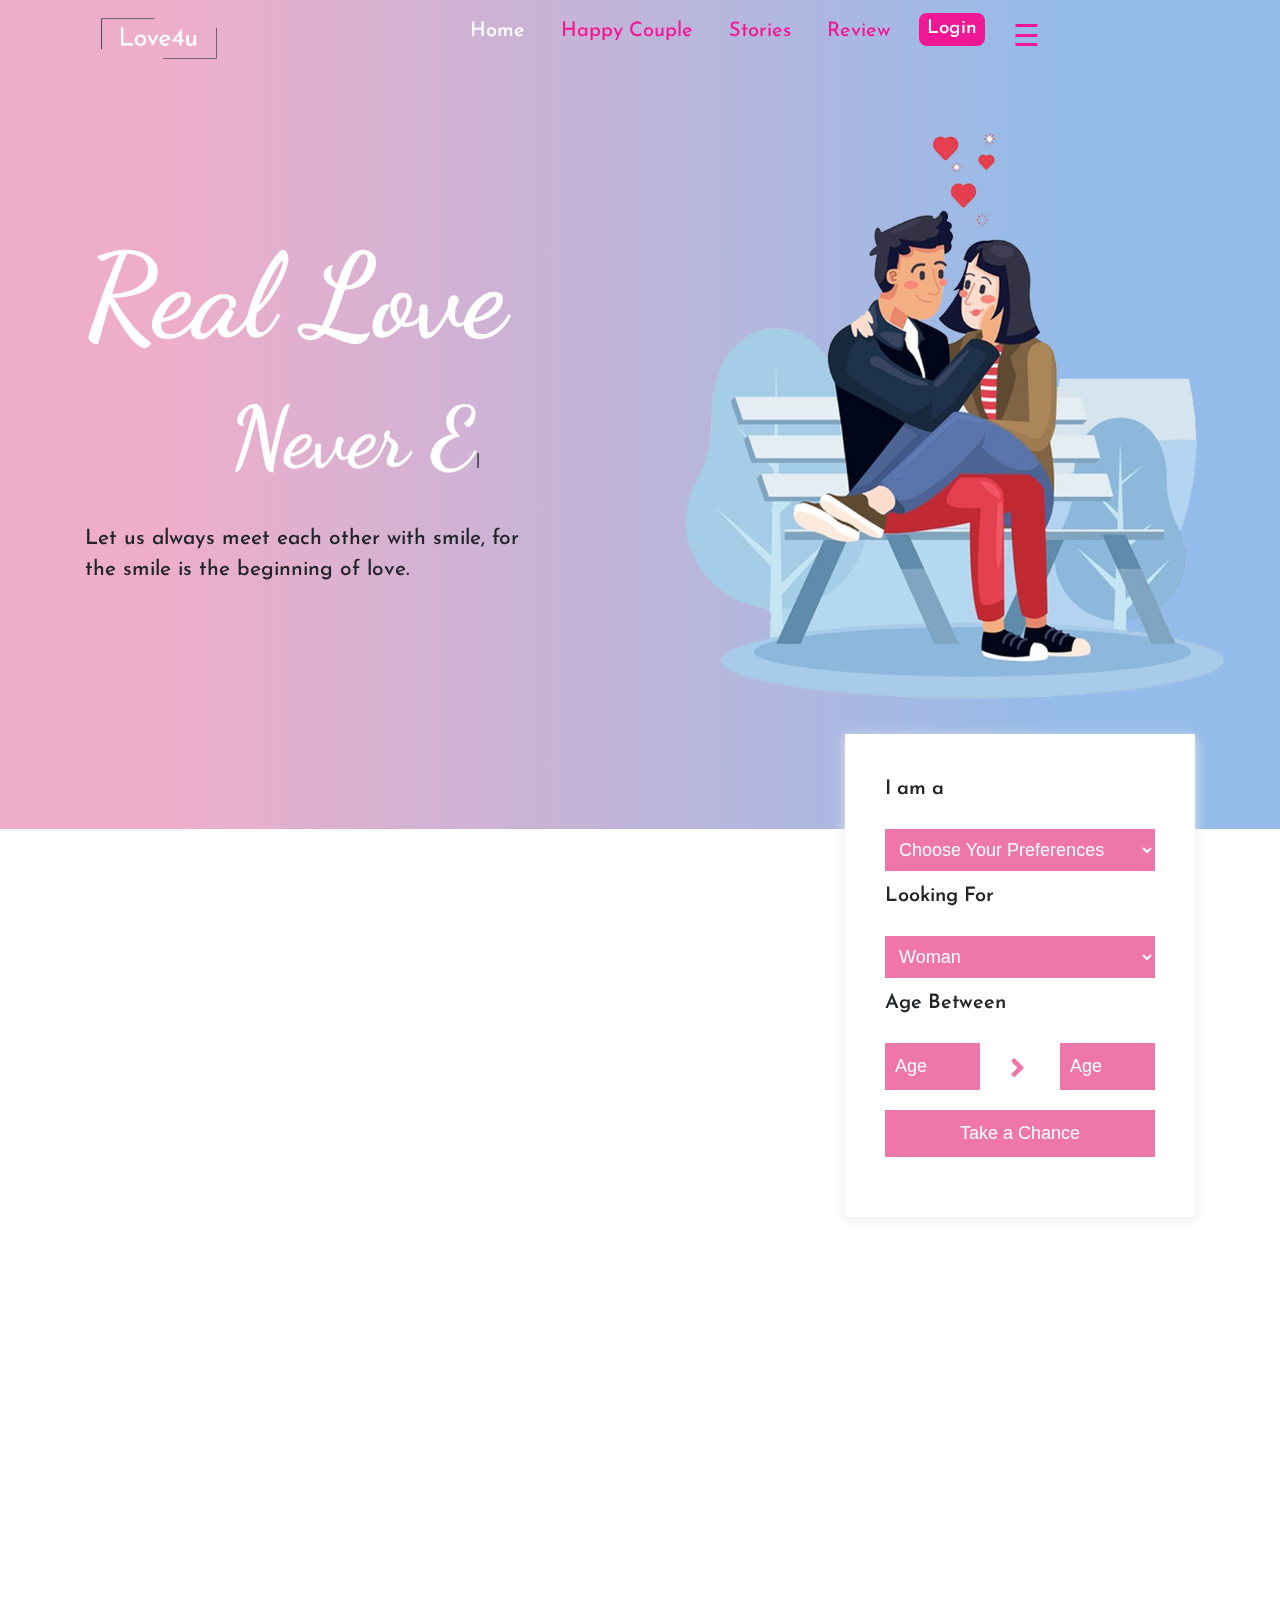
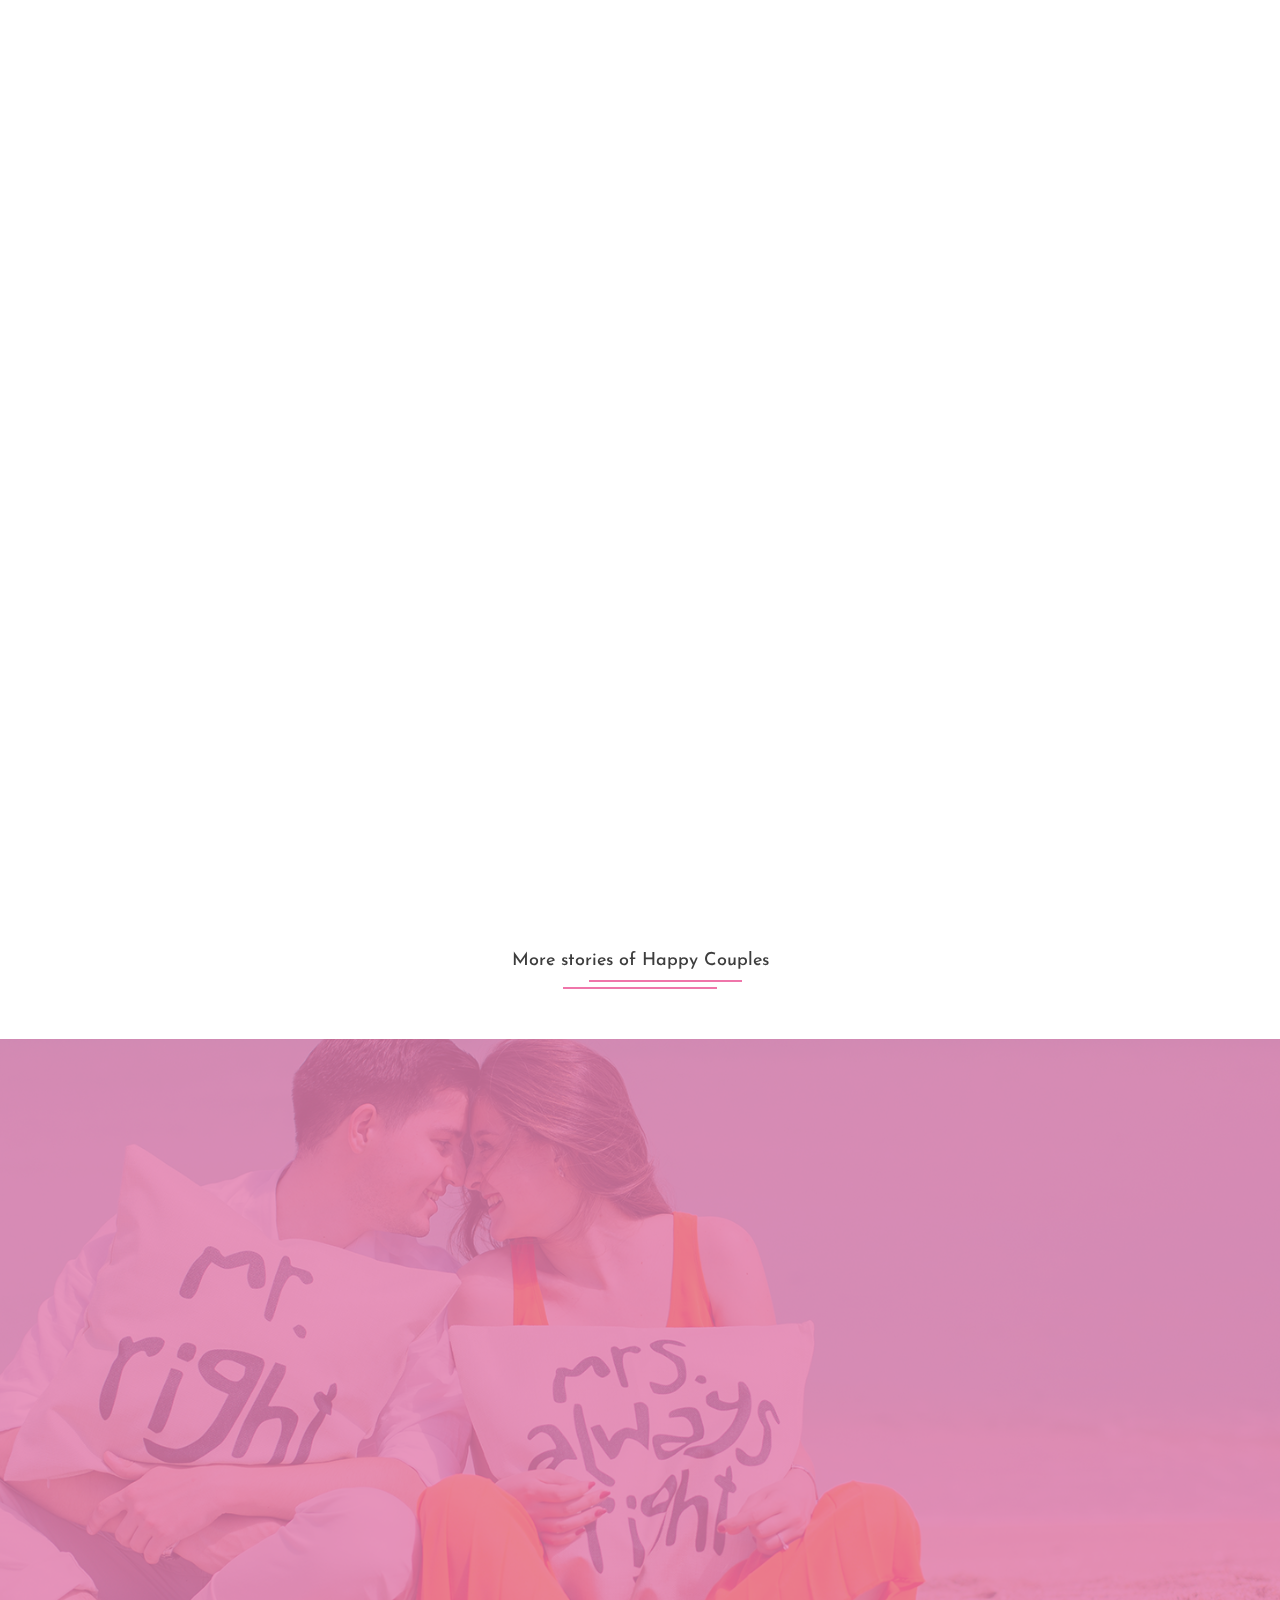
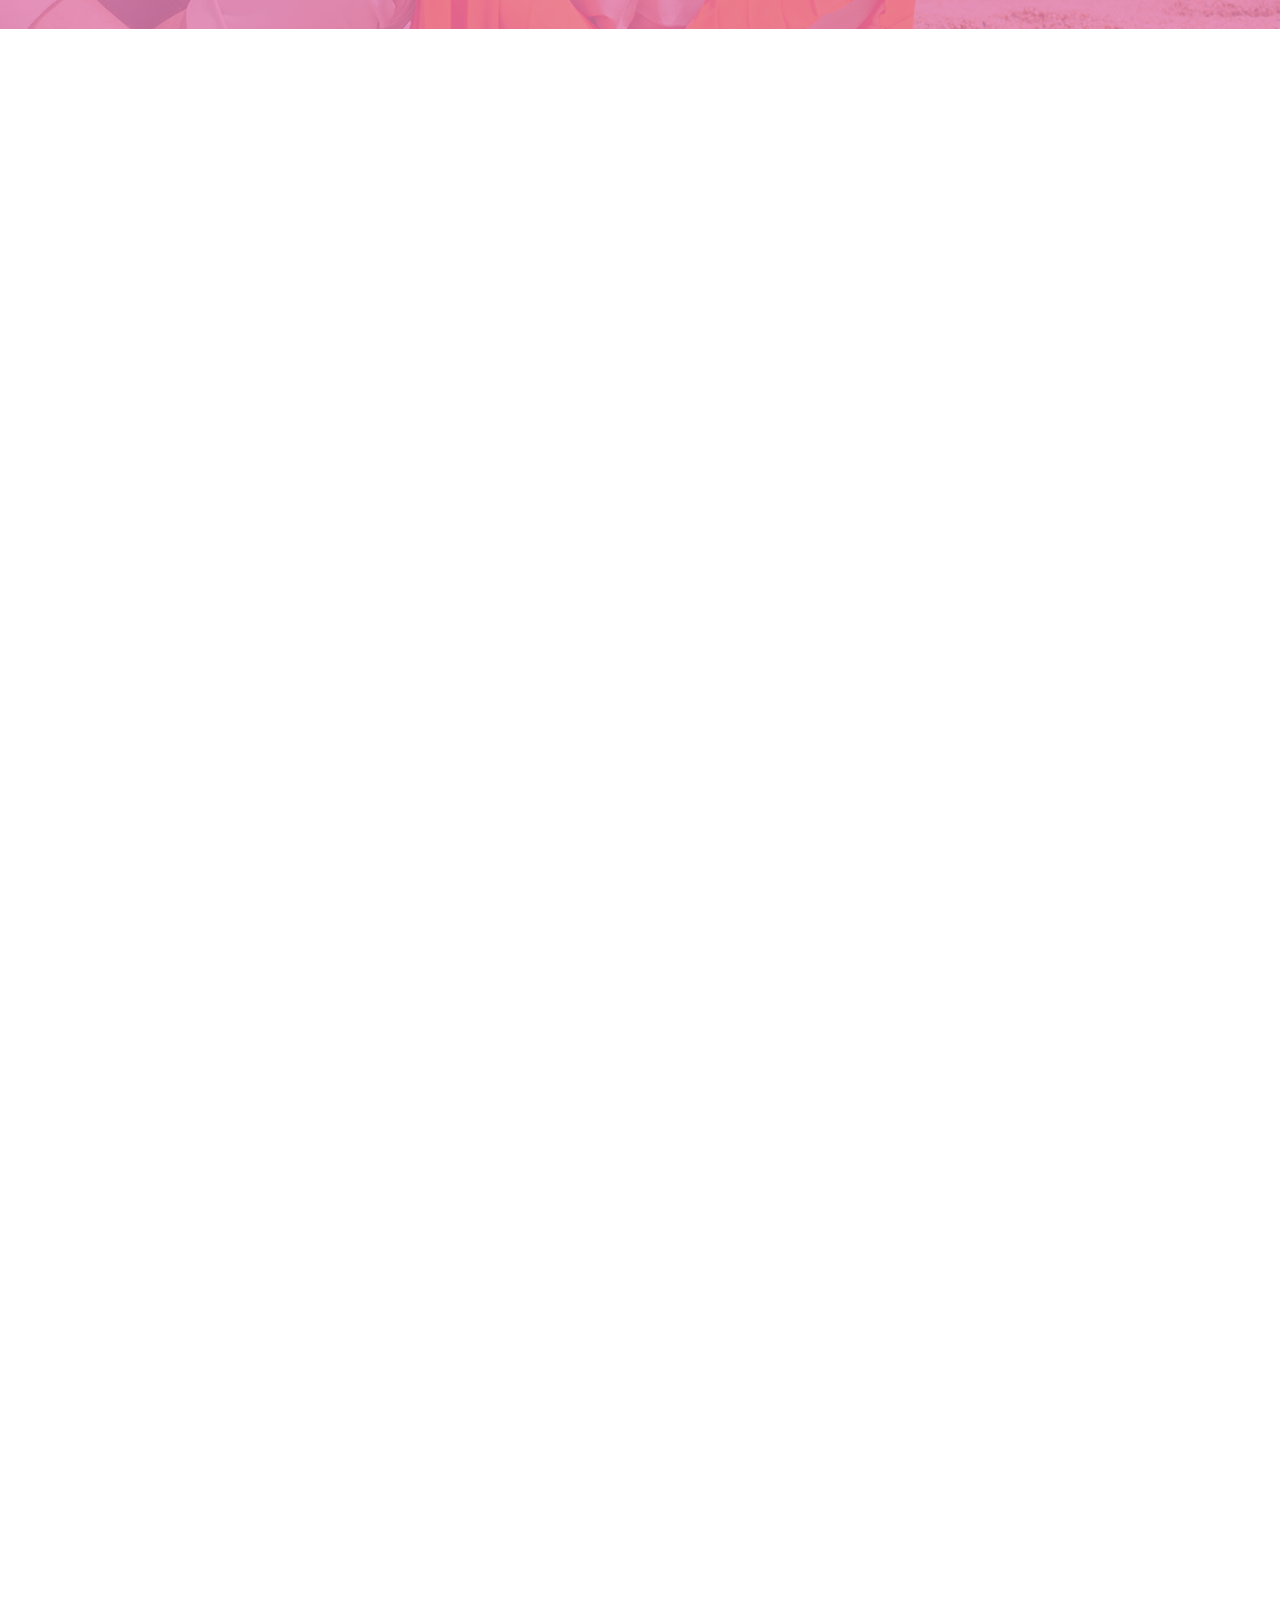
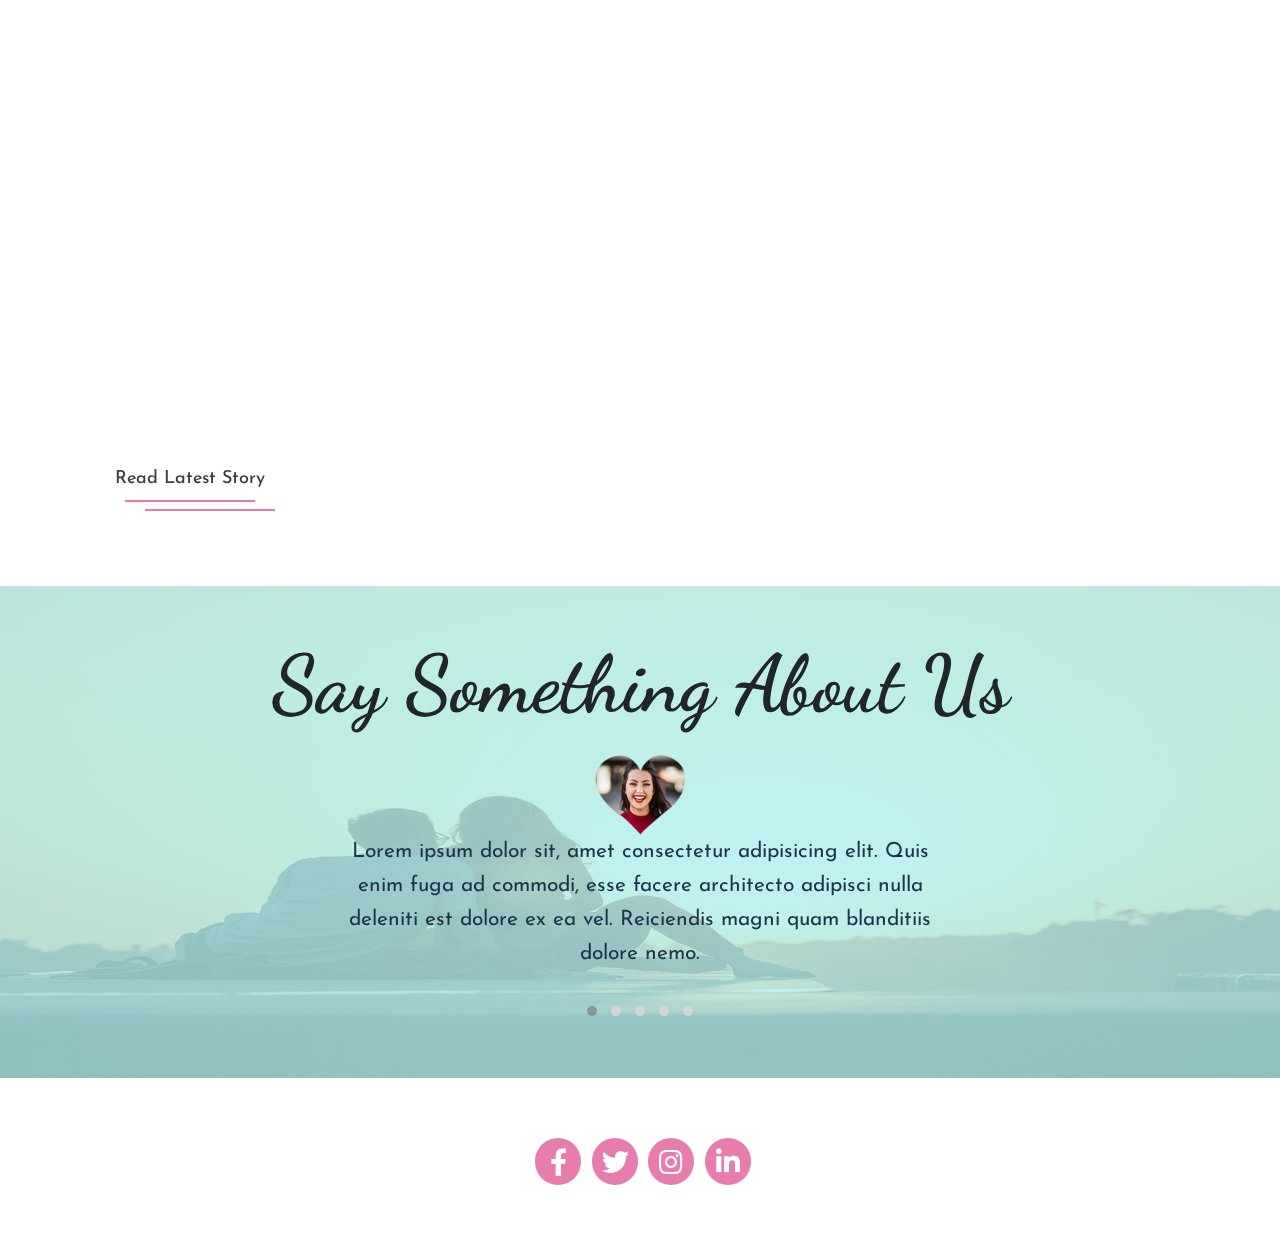
==== commit 173d3294: "few changes in css and js" ====
--- a/index.html
+++ b/index.html
@@ -489,7 +489,7 @@
     <script src="js/jquery.sticky.js"></script>
     <script src="js/wow.min.js"></script>
     <script src="http://ecologytheme.com/theme/appox/js/jquery.mb.YTPlayer.min.js"></script> 
-    <script src="http://ecologytheme.com/theme/appox/js/typed.min.js"></script>
+    <script src="js/typed.min.js"></script>
     
     <!--  main js -->
     <script src="js/main.js"></script> 
--- a/css/style.css
+++ b/css/style.css
@@ -19,6 +19,13 @@
 }
 .nav-bar{
     transition: 1s;  
+    background: linear-gradient(90deg, rgba(238,174,202,1) 0%, rgba(238,174,202,1) 13%, rgba(148,187,233,1) 83%, rgba(148,187,233,1) 100%);
+    z-index: 10000000000000000000!important;
+    position: relative;
+}
+div#exampleModal {
+    z-index: 111111111111111;
+    margin-top: 170px;
 }
 .is-sticky .nav-bar{
     background: #EF76AA;
